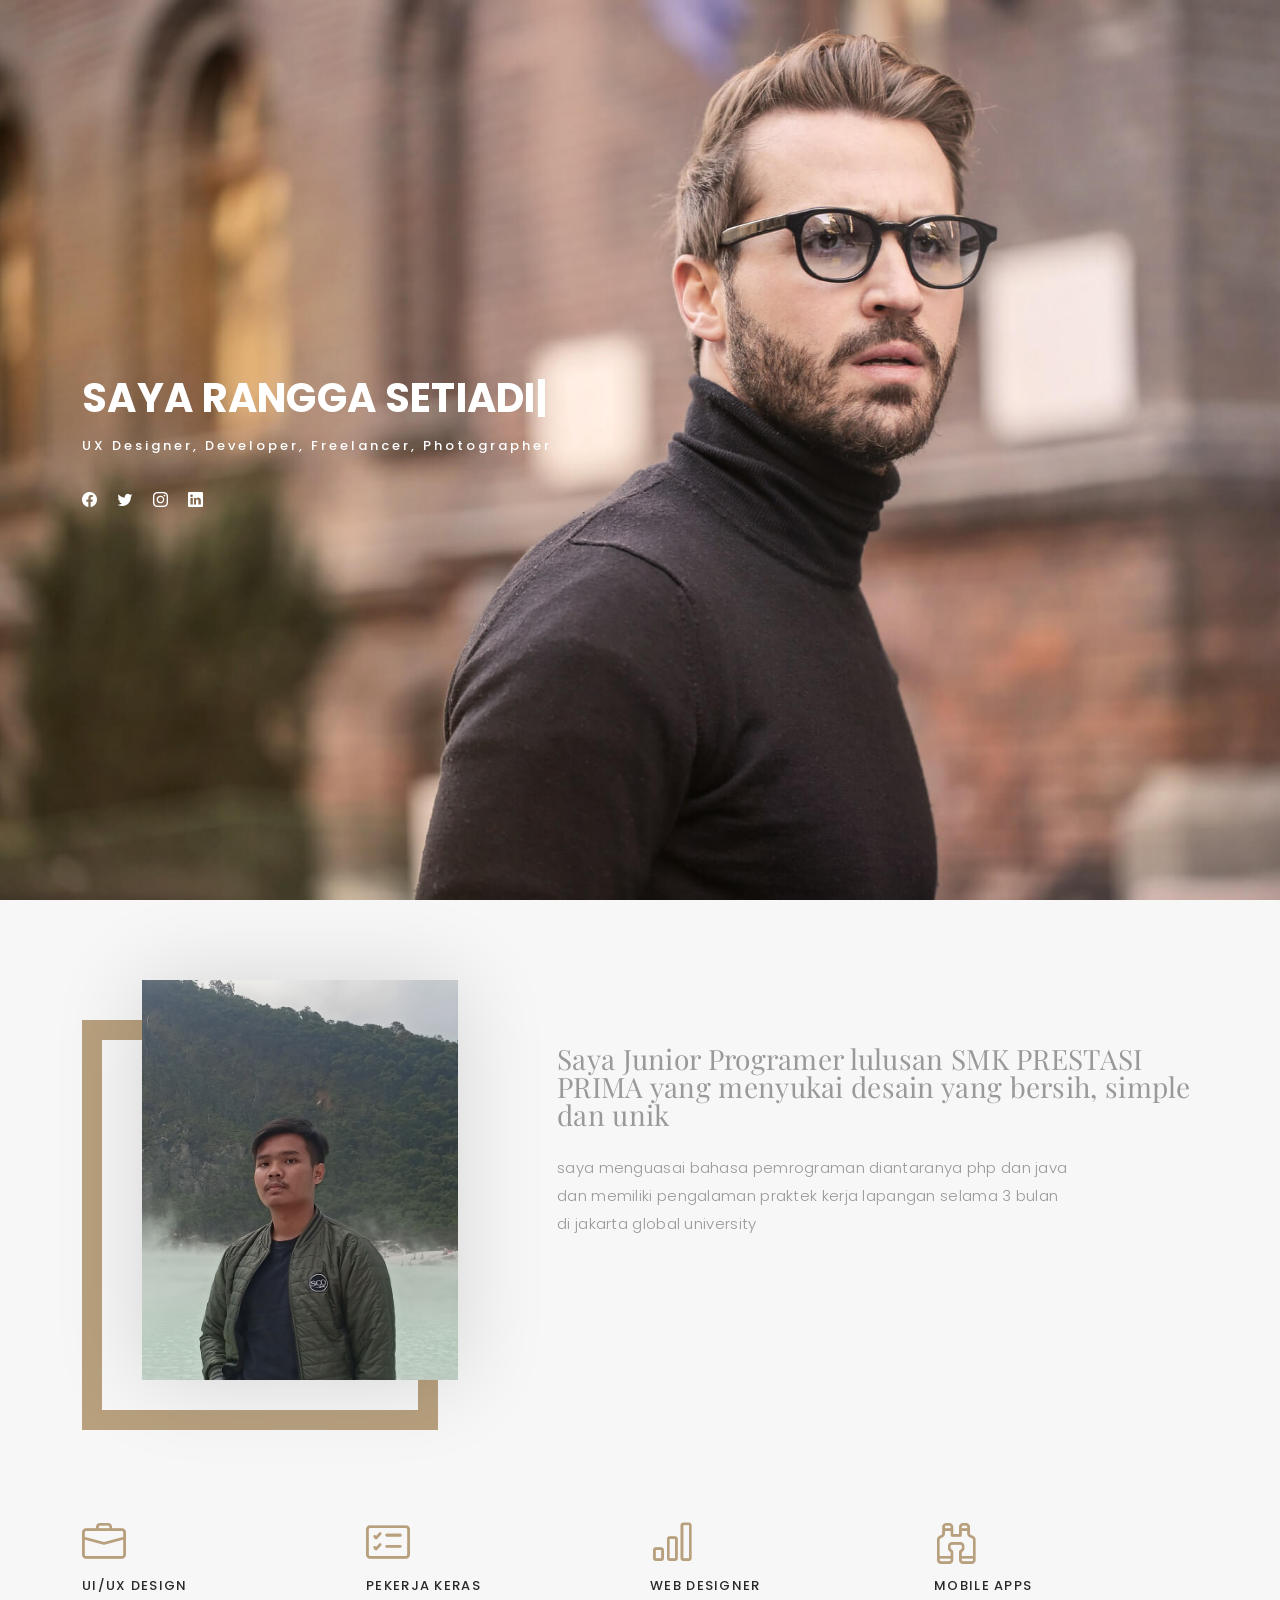
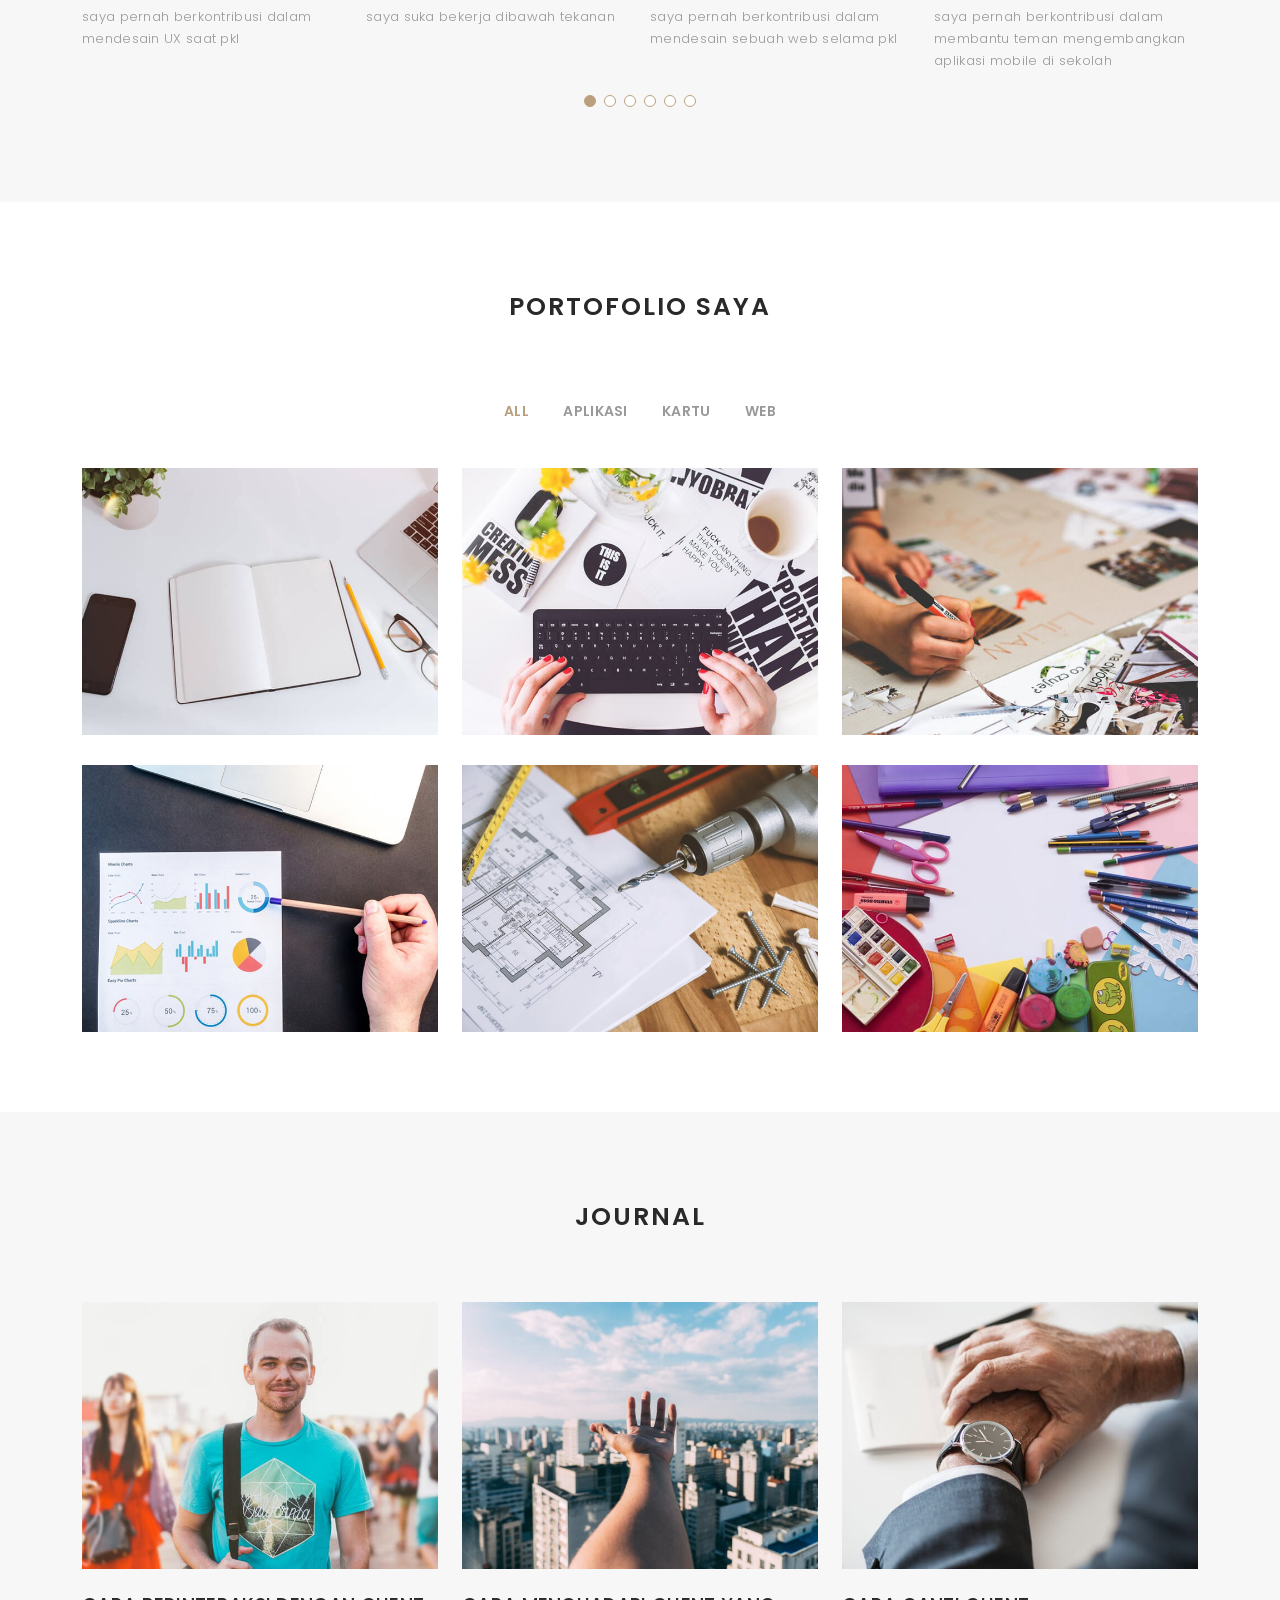
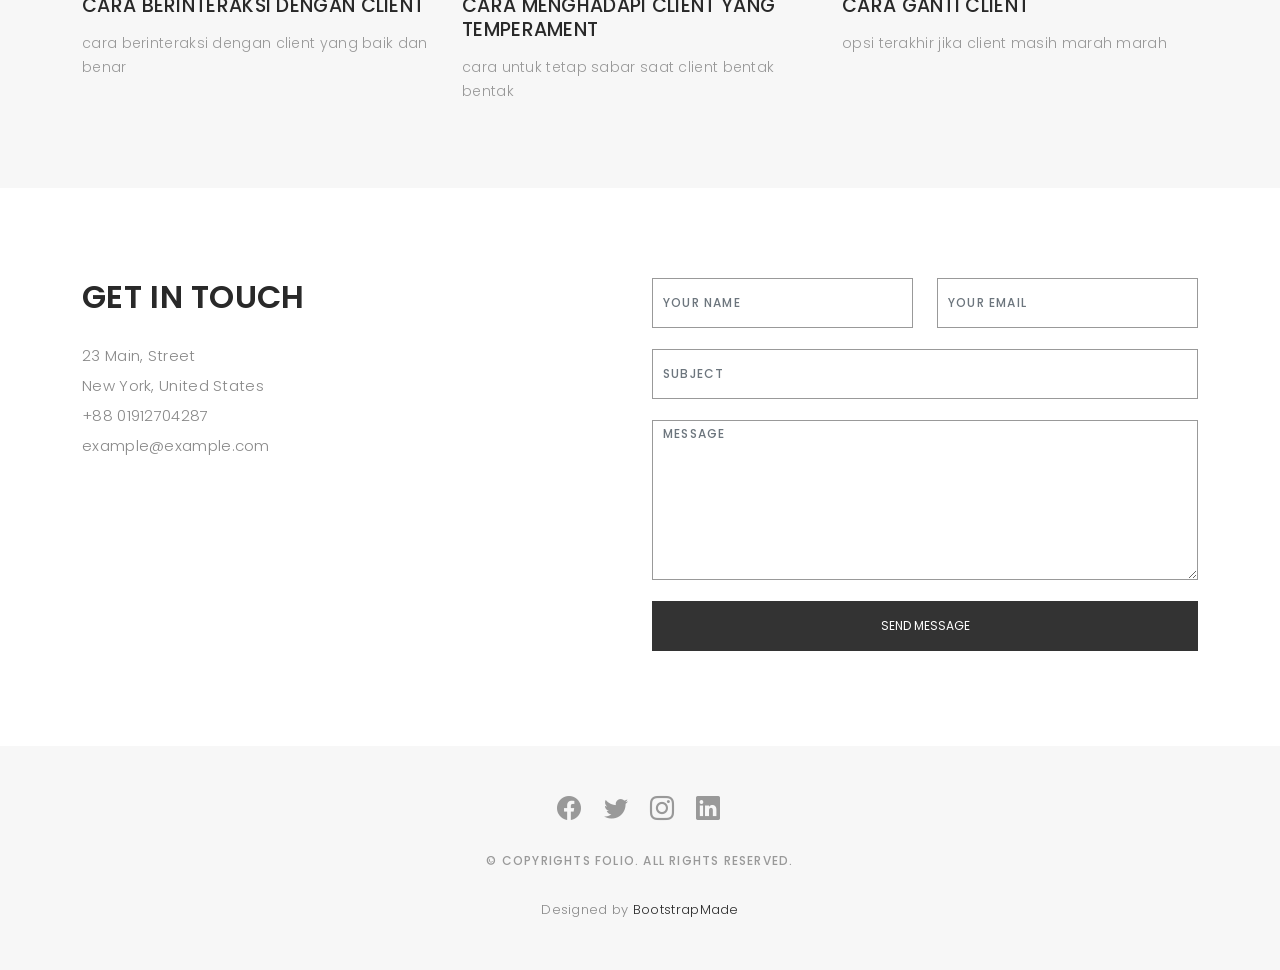
==== index.html @ 65b29219 "template" ====
<!DOCTYPE html>
<html lang="en">

<head>
  <meta charset="utf-8">
  <meta content="width=device-width, initial-scale=1.0" name="viewport">

  <title>PortoFolio</title>
  <meta content="" name="description">
  <meta content="" name="keywords">

  <!-- Favicons -->
  <link href="assets/img/favicon.png" rel="icon">
  <link href="assets/img/apple-touch-icon.png" rel="apple-touch-icon">

  <!-- Google Fonts -->
  <link href="https://fonts.googleapis.com/css?family=Poppins:300,300i,400,400i,500,500i,600,600i,700,700i|Playfair+Display:400,400i,500,500i,600,600i,700,700i,900,900i" rel="stylesheet">

  <!-- Vendor CSS Files -->
  <link href="assets/vendor/bootstrap/css/bootstrap.min.css" rel="stylesheet">
  <link href="assets/vendor/bootstrap-icons/bootstrap-icons.css" rel="stylesheet">
  <link href="assets/vendor/boxicons/css/boxicons.min.css" rel="stylesheet">
  <link href="assets/vendor/glightbox/css/glightbox.min.css" rel="stylesheet">
  <link href="assets/vendor/swiper/swiper-bundle.min.css" rel="stylesheet">

  <!-- Template Main CSS File -->
  <link href="assets/css/style.css" rel="stylesheet">

  <!-- =======================================================
  * Template Name: Folio - v4.9.1
  * Template URL: https://bootstrapmade.com/folio-bootstrap-portfolio-template/
  * Author: BootstrapMade.com
  * License: https://bootstrapmade.com/license/
  ======================================================== -->
</head>

<body>

  <!-- ======= Header ======= -->
  <header id="header" class="fixed-top ">
    <div class="container d-flex align-items-center justify-content-between">

      <a href="index.html" class="logo"><img src="assets/img/logo.png" alt="" class="img-fluid"></a>
      <!-- Uncomment below if you prefer to use an text logo -->
      <!-- <h1 class="logo"><a href="index.html">Folio</a></h1> -->

      <nav id="navbar" class="navbar">
        <ul>
          <li><a class="nav-link scrollto active" href="#hero">Home</a></li>
          <li><a class="nav-link scrollto" href="#about">About</a></li>
          <li><a class="nav-link  scrollto" href="#portfolio">Portfolio</a></li>
          <li><a class="nav-link  scrollto" href="#journal">Blog</a></li>
          <li class="dropdown"><a href="#"><span>Drop Down</span> <i class="bi bi-chevron-down"></i></a>
            <ul>
              <li><a href="#">Drop Down 1</a></li>
              <li class="dropdown"><a href="#"><span>Deep Drop Down</span> <i class="bi bi-chevron-right"></i></a>
                <ul>
                  <li><a href="#">Deep Drop Down 1</a></li>
                  <li><a href="#">Deep Drop Down 2</a></li>
                  <li><a href="#">Deep Drop Down 3</a></li>
                  <li><a href="#">Deep Drop Down 4</a></li>
                  <li><a href="#">Deep Drop Down 5</a></li>
                </ul>
              </li>
              <li><a href="#">Drop Down 2</a></li>
              <li><a href="#">Drop Down 3</a></li>
              <li><a href="#">Drop Down 4</a></li>
            </ul>
          </li>
          <li><a class="nav-link scrollto" href="#contact">Contact</a></li>
        </ul>
        <i class="bi bi-list mobile-nav-toggle"></i>
      </nav><!-- .navbar -->

    </div>
  </header><!-- End Header -->

  <!-- ======= Hero Section ======= -->
  <div id="hero" class="home">

    <div class="container">
      <div class="hero-content">
        <h1>saya <span class="typed" data-typed-items="Rangga Setiadi, pelajar, UX designer, junior programer, photographer"></span></h1>
        <p>UX designer, Developer, Freelancer, Photographer</p>

        <ul class="list-unstyled list-social">
          <li><a href="#"><i class="bi bi-facebook"></i></a></li>
          <li><a href="#"><i class="bi bi-twitter"></i></a></li>
          <li><a href="#"><i class="bi bi-instagram"></i></a></li>
          <li><a href="#"><i class="bi bi-linkedin"></i></a></li>
        </ul>
      </div>
    </div>
  </div><!-- End Hero -->

  <main id="main">

    <!-- ======= About Section ======= -->
    <div id="about" class="paddsection">
      <div class="container">
        <div class="row justify-content-between">

          <div class="col-lg-4 ">
            <div class="div-img-bg">
              <div class="about-img">
                <img src="assets/img/me1.jpeg" class="img-responsive" alt="me1">
              </div>
            </div>
          </div>

          <div class="col-lg-7">
            <div class="about-descr">

              <p class="p-heading">Saya Junior Programer lulusan SMK PRESTASI PRIMA yang menyukai desain yang bersih, simple dan unik </p>
              <p class="separator">saya menguasai bahasa pemrograman diantaranya php dan java dan memiliki pengalaman praktek kerja lapangan selama 3 bulan di jakarta global university</p>

            </div>

          </div>
        </div>
      </div>
    </div><!-- End About Section -->

    <!-- ======= Services Section ======= -->
    <div id="services">
      <div class="container">

        <div class="services-slider swiper" data-aos="fade-up" data-aos-delay="100">
          <div class="swiper-wrapper">

            <div class="swiper-slide">
              <div class="services-block">
                <i class="bi bi-briefcase"></i>
                <span>UI/UX DESIGN</span>
                <p class="separator">saya pernah berkontribusi dalam mendesain UX saat pkl </p>
              </div>
            </div><!-- End testimonial item -->

            <div class="swiper-slide">
              <div class="services-block">
                <i class="bi bi-card-checklist"></i>
                <span>PEKERJA KERAS</span>
                <p class="separator">saya suka bekerja dibawah tekanan </p>
              </div>
            </div><!-- End testimonial item -->

            <div class="swiper-slide">
              <div class="services-block">
                <i class="bi bi-bar-chart"></i>
                <span>WEB DESIGNER</span>
                <p class="separator">saya pernah berkontribusi dalam mendesain sebuah web selama pkl </p>
              </div>
            </div><!-- End testimonial item -->

            <div class="swiper-slide">
              <div class="services-block">
                <i class="bi bi-binoculars"></i>
                <span>MOBILE APPS</span>
                <p class="separator">saya pernah berkontribusi dalam membantu teman mengembangkan aplikasi mobile di sekolah</p>
              </div>
            </div><!-- End testimonial item -->

            <div class="swiper-slide">
              <div class="services-block">
                <i class="bi bi-brightness-high"></i>
                <span>Analytics</span>
                <p class="separator">To an English person, it will seem like simplified English,told me what </p>
              </div>
            </div><!-- End testimonial item -->

            <div class="swiper-slide">
              <div class="services-block">
                <i class="bi bi-calendar4-week"></i>
                <span>PHOTOGRAPHY</span>
                <p class="separator">saya suka foto foto random di jalan</p>
              </div>
            </div><!-- End testimonial item -->

          </div>
          <div class="swiper-pagination"></div>
        </div>

      </div>

    </div><!-- End Services Section -->

    <!-- ======= Portfolio Section ======= -->
    <div id="portfolio" class="paddsection">

      <div class="container">
        <div class="section-title text-center">
          <h2>portofolio saya</h2>
        </div>
      </div>

      <div class="container">

        <div class="row">
          <div class="col-lg-12 d-flex justify-content-center">
            <ul id="portfolio-flters">
              <li data-filter="*" class="filter-active">All</li>
              <li data-filter=".filter-app">Aplikasi</li>
              <li data-filter=".filter-card">kartu</li>
              <li data-filter=".filter-web">Web</li>
            </ul>
          </div>
        </div>

        <div class="row portfolio-container">

          <div class="col-lg-4 col-md-6 portfolio-item filter-app">
            <img src="assets/img/portfolio/portfolio-1.jpg" class="img-fluid" alt="">
            <div class="portfolio-info">
              <h4>App 1</h4>
              <p>App</p>
              <a href="assets/img/portfolio/portfolio-1.jpg" data-gallery="portfolioGallery" class="portfolio-lightbox preview-link" title="App 1"><i class="bx bx-plus"></i></a>
              <a href="portfolio-details.html" class="details-link" title="More Details"><i class="bx bx-link"></i></a>
            </div>
          </div>

          <div class="col-lg-4 col-md-6 portfolio-item filter-web">
            <img src="assets/img/portfolio/portfolio-2.jpg" class="img-fluid" alt="">
            <div class="portfolio-info">
              <h4>Web 3</h4>
              <p>Web</p>
              <a href="assets/img/portfolio/portfolio-2.jpg" data-gallery="portfolioGallery" class="portfolio-lightbox preview-link" title="Web 3"><i class="bx bx-plus"></i></a>
              <a href="portfolio-details.html" class="details-link" title="More Details"><i class="bx bx-link"></i></a>
            </div>
          </div>

          <div class="col-lg-4 col-md-6 portfolio-item filter-app">
            <img src="assets/img/portfolio/portfolio-3.jpg" class="img-fluid" alt="">
            <div class="portfolio-info">
              <h4>App 2</h4>
              <p>App</p>
              <a href="assets/img/portfolio/portfolio-3.jpg" data-gallery="portfolioGallery" class="portfolio-lightbox preview-link" title="App 2"><i class="bx bx-plus"></i></a>
              <a href="portfolio-details.html" class="details-link" title="More Details"><i class="bx bx-link"></i></a>
            </div>
          </div>

          <div class="col-lg-4 col-md-6 portfolio-item filter-card">
            <img src="assets/img/portfolio/portfolio-4.jpg" class="img-fluid" alt="">
            <div class="portfolio-info">
              <h4>Card 2</h4>
              <p>Card</p>
              <a href="assets/img/portfolio/portfolio-4.jpg" data-gallery="portfolioGallery" class="portfolio-lightbox preview-link" title="Card 2"><i class="bx bx-plus"></i></a>
              <a href="portfolio-details.html" class="details-link" title="More Details"><i class="bx bx-link"></i></a>
            </div>
          </div>

          <div class="col-lg-4 col-md-6 portfolio-item filter-web">
            <img src="assets/img/portfolio/portfolio-5.jpg" class="img-fluid" alt="">
            <div class="portfolio-info">
              <h4>Web 2</h4>
              <p>Web</p>
              <a href="assets/img/portfolio/portfolio-5.jpg" data-gallery="portfolioGallery" class="portfolio-lightbox preview-link" title="Web 2"><i class="bx bx-plus"></i></a>
              <a href="portfolio-details.html" class="details-link" title="More Details"><i class="bx bx-link"></i></a>
            </div>
          </div>

          <div class="col-lg-4 col-md-6 portfolio-item filter-app">
            <img src="assets/img/portfolio/portfolio-6.jpg" class="img-fluid" alt="">
            <div class="portfolio-info">
              <h4>App 3</h4>
              <p>App</p>
              <a href="assets/img/portfolio/portfolio-6.jpg" data-gallery="portfolioGallery" class="portfolio-lightbox preview-link" title="App 3"><i class="bx bx-plus"></i></a>
              <a href="portfolio-details.html" class="details-link" title="More Details"><i class="bx bx-link"></i></a>
            </div>
          </div>

        </div>

      </div>

    </div><!-- End Portfolio Section -->

    <!-- ======= Journal Section ======= -->
    <div id="journal" class="text-left paddsection">

      <div class="container">
        <div class="section-title text-center">
          <h2>journal</h2>
        </div>
      </div>

      <div class="container">
        <div class="journal-block">
          <div class="row">

            <div class="col-lg-4 col-md-6">
              <div class="journal-info">

                <a href="blog-single.html"><img src="assets/img/blog-post-1.jpg" class="img-responsive" alt="img"></a>

                <div class="journal-txt">

                  <h4><a href="blog-single.html">CARA BERINTERAKSI DENGAN CLIENT</a></h4>
                  <p class="separator">cara berinteraksi dengan client yang baik dan benar
                  </p>

                </div>

              </div>
            </div>

            <div class="col-lg-4 col-md-6">
              <div class="journal-info">

                <a href="blog-single.html"><img src="assets/img/blog-post-2.jpg" class="img-responsive" alt="img"></a>

                <div class="journal-txt">

                  <h4><a href="blog-single.html">CARA MENGHADAPI CLIENT YANG TEMPERAMENT</a></h4>
                  <p class="separator"> cara untuk tetap sabar saat client bentak bentak
                  </p>

                </div>

              </div>
            </div>

            <div class="col-lg-4 col-md-6">
              <div class="journal-info">

                <a href="blog-single.html"><img src="assets/img/blog-post-3.jpg" class="img-responsive" alt="img"></a>

                <div class="journal-txt">

                  <h4><a href="blog-single.html">CARA GANTI CLIENT</a></h4>
                  <p class="separator">opsi terakhir jika client masih marah marah
                  </p>

                </div>

              </div>
            </div>

          </div>
        </div>
      </div>

    </div><!-- End Journal Section -->

    <!-- ======= Contact Section ======= -->
    <div id="contact" class="paddsection">
      <div class="container">
        <div class="contact-block1">
          <div class="row">

            <div class="col-lg-6">
              <div class="contact-contact">

                <h2 class="mb-30">GET IN TOUCH</h2>

                <ul class="contact-details">
                  <li><span>23 Main, Street</span></li>
                  <li><span>New York, United States</span></li>
                  <li><span>+88 01912704287</span></li>
                  <li><span>example@example.com</span></li>
                </ul>

              </div>
            </div>

            <div class="col-lg-6">
              <form action="forms/contact.php" method="post" role="form" class="php-email-form">
                <div class="row gy-3">

                  <div class="col-lg-6">
                    <div class="form-group contact-block1">
                      <input type="text" name="name" class="form-control" id="name" placeholder="Your Name" required>
                    </div>
                  </div>

                  <div class="col-lg-6">
                    <div class="form-group">
                      <input type="email" class="form-control" name="email" id="email" placeholder="Your Email" required>
                    </div>
                  </div>

                  <div class="col-lg-12">
                    <div class="form-group">
                      <input type="text" class="form-control" name="subject" id="subject" placeholder="Subject" required>
                    </div>
                  </div>

                  <div class="col-lg-12">
                    <div class="form-group">
                      <textarea class="form-control" name="message" placeholder="Message" required></textarea>
                    </div>
                  </div>

                  <div class="col-lg-12">
                    <div class="loading">Loading</div>
                    <div class="error-message"></div>
                    <div class="sent-message">Your message has been sent. Thank you!</div>
                  </div>

                  <div class="mt-0">
                    <input type="submit" class="btn btn-defeault btn-send" value="Send message">
                  </div>

                </div>
              </form>
            </div>
          </div>
        </div>
      </div>
    </div><!-- End Contact Section -->

  </main><!-- End #main -->

  <!-- ======= Footer ======= -->
  <div id="footer" class="text-center">
    <div class="container">
      <div class="socials-media text-center">

        <ul class="list-unstyled">
          <li><a href="#"><i class="bi bi-facebook"></i></a></li>
          <li><a href="#"><i class="bi bi-twitter"></i></a></li>
          <li><a href="#"><i class="bi bi-instagram"></i></a></li>
          <li><a href="#"><i class="bi bi-linkedin"></i></a></li>
        </ul>

      </div>

      <p>&copy; Copyrights Folio. All rights reserved.</p>

      <div class="credits">
        <!--
        All the links in the footer should remain intact.
        You can delete the links only if you purchased the pro version.
        Licensing information: https://bootstrapmade.com/license/
        Purchase the pro version with working PHP/AJAX contact form: https://bootstrapmade.com/buy/?theme=Folio
      -->
        Designed by <a href="https://bootstrapmade.com/">BootstrapMade</a>
      </div>

    </div>
  </div><!-- End Footer -->

  <a href="#" class="back-to-top d-flex align-items-center justify-content-center"><i class="bi bi-arrow-up-short"></i></a>

  <!-- Vendor JS Files -->
  <script src="assets/vendor/bootstrap/js/bootstrap.bundle.min.js"></script>
  <script src="assets/vendor/glightbox/js/glightbox.min.js"></script>
  <script src="assets/vendor/isotope-layout/isotope.pkgd.min.js"></script>
  <script src="assets/vendor/swiper/swiper-bundle.min.js"></script>
  <script src="assets/vendor/typed.js/typed.min.js"></script>
  <script src="assets/vendor/php-email-form/validate.js"></script>

  <!-- Template Main JS File -->
  <script src="assets/js/main.js"></script>

</body>

</html>
---- assets/css/style.css ----
/**
* Template Name: Folio - v4.9.1
* Template URL: https://bootstrapmade.com/folio-bootstrap-portfolio-template/
* Author: BootstrapMade.com
* License: https://bootstrapmade.com/license/
*/

/*--------------------------------------------------------------
# General
--------------------------------------------------------------*/
body {
  background: #ffffff;
  color: #898989;
  font-family: "Poppins", helvetica;
  font-size: 15px;
  font-weight: 300;
  line-height: 20px;
  letter-spacing: 0.02em;
  overflow-x: hidden;
  margin: 0 auto;
  padding: 0;
  box-sizing: border-box;
}

h1,
h2,
h3,
h4,
h5,
h6 {
  margin: 0;
}

h2 {
  color: #292929;
  font-weight: 600;
}

h4 {
  color: #292929;
  font-size: 14px;
  font-weight: 600;
}

a {
  color: #292929;
  text-decoration: none !important;
  transition: all 0.5s ease-in-out 0s;
}

a:hover {
  transition: all 0.5s ease-in-out 0s;
}

p {
  margin: 25px 0;
  padding: 0;
  font-size: 15px;
  color: #999999;
  line-height: 28px;
}

::-moz-selection {
  background: #b8a07e;
  color: #fff;
}

::selection {
  background: #b8a07e;
  color: #fff;
}

.btn {
  background: #333;
  border: medium none;
  border-radius: 0;
  color: #fff;
  font-size: 12px;
  height: 50px;
  line-height: 50px;
  padding: 0 30px;
  text-transform: uppercase;
}

.btn:hover,
.btn:focus {
  color: #fff;
}

.padDiv {
  padding: 30px 20px;
}

.section-title {
  margin-bottom: 70px;
}

.section-title h2 {
  font-size: 25px;
  letter-spacing: 2px;
  text-transform: uppercase;
}

.form-control {
  background-color: transparent;
  border: 1px solid #999;
  border-radius: 0;
  color: #999999;
  font-size: 12px;
  font-weight: 500;
  height: 50px;
  letter-spacing: 0.1em;
  padding-left: 10px;
  margin: 0 0 25px 0;
  line-height: 14px;
  text-transform: uppercase;
}

.form-control:focus {
  box-shadow: none;
  outline: 0 none;
}

.paddsection {
  padding-top: 90px;
  padding-bottom: 90px;
}

.paddsections {
  padding-top: 90px;
  padding-bottom: 90px !important;
}

.hvr-shutter-in-horizontal::before {
  background: #333;
}

.hvr-shutter-in-horizontal:hover {
  background: #b8a07e;
}

.mb-30 {
  margin-bottom: 30px;
}

.main-content {
  padding-top: 140px;
}

/*--------------------------------------------------------------
# Back to top button
--------------------------------------------------------------*/
.back-to-top {
  position: fixed;
  visibility: hidden;
  opacity: 0;
  right: 15px;
  bottom: 15px;
  z-index: 996;
  background: #b8a07e;
  width: 40px;
  height: 40px;
  border-radius: 4px;
  transition: all 0.4s;
}

.back-to-top i {
  font-size: 28px;
  color: #fff;
  line-height: 0;
}

.back-to-top:hover {
  background: #c6b398;
  color: #fff;
}

.back-to-top.active {
  visibility: visible;
  opacity: 1;
}

/*--------------------------------------------------------------
# Header
--------------------------------------------------------------*/
#header {
  transition: all 0.5s;
  z-index: 997;
  padding: 15px 0;
  background-color: #fff;
  top: -100%;
  box-shadow: 0px 2px 25px rgba(0, 0, 0, 0.08);
}

#header.header-scrolled,
#header.header-inner-pages {
  top: 0;
}

#header .logo {
  font-size: 30px;
  margin: 0;
  padding: 0;
  line-height: 1;
  font-weight: 600;
  letter-spacing: 1px;
  font-family: "Playfair Display", sans-serif;
  font-style: italic;
}

#header .logo a {
  color: #898989;
}

#header .logo img {
  max-height: 40px;
}

@media (max-width: 992px) {
  #header {
    border: 0;
  }
}

/*--------------------------------------------------------------
# Navigation Menu
--------------------------------------------------------------*/
/**
* Desktop Navigation 
*/
.navbar {
  padding: 0;
}

.navbar ul {
  margin: 0;
  padding: 0;
  display: flex;
  list-style: none;
  align-items: center;
}

.navbar li {
  position: relative;
}

.navbar a,
.navbar a:focus {
  display: flex;
  align-items: center;
  justify-content: space-between;
  padding: 10px 0 10px 30px;
  font-family: "Poppins", sans-serif;
  font-size: 14px;
  font-weight: 500;
  color: #7e7d7d;
  white-space: nowrap;
  transition: 0.3s;
}

.navbar a i,
.navbar a:focus i {
  font-size: 12px;
  line-height: 0;
  margin-left: 5px;
}

.navbar a:hover,
.navbar .active,
.navbar .active:focus,
.navbar li:hover>a {
  color: #b8a07e;
}

.navbar .dropdown ul {
  display: block;
  position: absolute;
  left: 30px;
  top: calc(100% + 30px);
  margin: 0;
  padding: 10px 0;
  z-index: 99;
  opacity: 0;
  visibility: hidden;
  background: #fff;
  box-shadow: 0px 0px 30px rgba(127, 137, 161, 0.25);
  transition: 0.3s;
}

.navbar .dropdown ul li {
  min-width: 200px;
}

.navbar .dropdown ul a {
  padding: 10px 20px;
  font-weight: 400;
}

.navbar .dropdown ul a i {
  font-size: 12px;
}

.navbar .dropdown ul a:hover,
.navbar .dropdown ul .active:hover,
.navbar .dropdown ul li:hover>a {
  color: #b8a07e;
}

.navbar .dropdown:hover>ul {
  opacity: 1;
  top: 100%;
  visibility: visible;
}

.navbar .dropdown .dropdown ul {
  top: 0;
  left: calc(100% - 30px);
  visibility: hidden;
}

.navbar .dropdown .dropdown:hover>ul {
  opacity: 1;
  top: 0;
  left: 100%;
  visibility: visible;
}

@media (max-width: 1366px) {
  .navbar .dropdown .dropdown ul {
    left: -90%;
  }

  .navbar .dropdown .dropdown:hover>ul {
    left: -100%;
  }
}

/**
* Mobile Navigation 
*/
.mobile-nav-toggle {
  color: #4b4a4a;
  font-size: 28px;
  cursor: pointer;
  display: none;
  line-height: 0;
  transition: 0.5s;
}

.mobile-nav-toggle.bi-x {
  color: #fff;
}

@media (max-width: 991px) {
  .mobile-nav-toggle {
    display: block;
  }

  .navbar ul {
    display: none;
  }
}

.navbar-mobile {
  position: fixed;
  overflow: hidden;
  top: 0;
  right: 0;
  left: 0;
  bottom: 0;
  background: rgba(49, 49, 49, 0.9);
  transition: 0.3s;
}

.navbar-mobile .mobile-nav-toggle {
  position: absolute;
  top: 15px;
  right: 15px;
}

.navbar-mobile ul {
  display: block;
  position: absolute;
  top: 55px;
  right: 15px;
  bottom: 15px;
  left: 15px;
  padding: 10px 0;
  border-radius: 10px;
  background-color: #fff;
  overflow-y: auto;
  transition: 0.3s;
}

.navbar-mobile a,
.navbar-mobile a:focus {
  padding: 10px 20px;
  font-size: 15px;
  color: #4b4a4a;
}

.navbar-mobile a:hover,
.navbar-mobile .active,
.navbar-mobile li:hover>a {
  color: #b8a07e;
}

.navbar-mobile .getstarted,
.navbar-mobile .getstarted:focus {
  margin: 15px;
}

.navbar-mobile .dropdown ul {
  position: static;
  display: none;
  margin: 10px 20px;
  padding: 10px 0;
  z-index: 99;
  opacity: 1;
  visibility: visible;
  background: #fff;
  box-shadow: 0px 0px 30px rgba(127, 137, 161, 0.25);
}

.navbar-mobile .dropdown ul li {
  min-width: 200px;
}

.navbar-mobile .dropdown ul a {
  padding: 10px 20px;
}

.navbar-mobile .dropdown ul a i {
  font-size: 12px;
}

.navbar-mobile .dropdown ul a:hover,
.navbar-mobile .dropdown ul .active:hover,
.navbar-mobile .dropdown ul li:hover>a {
  color: #b8a07e;
}

.navbar-mobile .dropdown>.dropdown-active {
  display: block;
}

/*--------------------------------------------------------------
# Hero
--------------------------------------------------------------*/
#hero {
  background: url("../img/home-bg.jpg") repeat scroll center center/cover;
  height: 100vh;
  width: 100%;
}

#hero .hero-content {
  height: 100vh;
  text-align: left;
  width: 100%;
  display: flex;
  justify-content: center;
  flex-direction: column;
}

.hero-content h1 {
  font-size: 40px;
  font-weight: 700;
  margin-bottom: 10px;
  text-transform: uppercase;
  color: #fff;
}

.hero-content p {
  font-size: 13px;
  letter-spacing: 3px;
  margin-top: 0;
  margin-bottom: 30px;
  text-transform: capitalize;
  color: #fff;
  font-weight: 500;
}

.hero-content .list-social li {
  float: left;
  margin-right: 20px;
}

.hero-content .list-social li i {
  color: #fff;
  font-size: 15px;
}

/*--------------------------------------------------------------
# Breadcrumbs
--------------------------------------------------------------*/
.breadcrumbs {
  padding: 120px 0 0 0;
  background-color: white;
  min-height: 40px;
}

@media (max-width: 992px) {
  .breadcrumbs {
    padding-top: 100px;
  }
}

.breadcrumbs h2 {
  font-size: 24px;
  font-weight: 300;
  margin: 0;
}

@media (max-width: 992px) {
  .breadcrumbs h2 {
    margin: 0 0 10px 0;
  }
}

.breadcrumbs ol {
  display: flex;
  flex-wrap: wrap;
  list-style: none;
  padding: 0;
  margin: 0;
  font-size: 14px;
}

.breadcrumbs ol li+li {
  padding-left: 10px;
}

.breadcrumbs ol li+li::before {
  display: inline-block;
  padding-right: 10px;
  color: #6c757d;
  content: "/";
}

@media (max-width: 768px) {
  .breadcrumbs .d-flex {
    display: block !important;
  }

  .breadcrumbs ol {
    display: block;
  }

  .breadcrumbs ol li {
    display: inline-block;
  }
}

/*-----------------------------------------------------------------------------------*/
/*  About
/*-----------------------------------------------------------------------------------*/
#about {
  width: 100%;
  height: auto;
  background: #f7f7f7;
  padding-top: 120px;
}

#about .div-img-bg {
  padding-bottom: 30px;
  border: 20px solid #b8a07e;
}

#about .div-img-bg .about-img img {
  width: 100%;
  box-shadow: 0px 0px 85px 0px rgba(0, 0, 0, 0.14);
  margin-top: -60px;
  margin-left: 40px;
  height: 400px;
  -o-object-fit: cover;
  object-fit: cover;
}

#about .about-descr .p-heading {
  font-family: "Playfair Display", serif;
  font-size: 28px;
  text-align: left;
}

#about .about-descr .separator {
  max-width: 80%;
  margin-bottom: 0;
  text-align: left;
}

/*--------------------------------------------------------------
# Services
--------------------------------------------------------------*/
#services {
  background: #f7f7f7;
  position: relative;
  padding-bottom: 80px;
}

.services-block span {
  margin: 10px 0;
  position: relative;
  font-size: 13px;
  color: #292929;
  letter-spacing: 0.1em;
  font-weight: 500;
  text-transform: uppercase;
  display: block;
}

.services-block .separator {
  margin: 0;
  font-size: 13px;
  line-height: 22px;
}

.services-block i {
  font-size: 44px;
  color: #b8a07e;
  line-height: 44px;
}

.services-slider .swiper-pagination {
  margin-top: 30px;
  position: relative;
}

.services-slider .swiper-pagination .swiper-pagination-bullet {
  width: 12px;
  height: 12px;
  background-color: #fff;
  opacity: 1;
  border: 1px solid #b8a07e;
}

.services-slider .swiper-pagination .swiper-pagination-bullet-active {
  background-color: #b8a07e;
}

/*--------------------------------------------------------------
# Portfolio
--------------------------------------------------------------*/
#portfolio {
  position: relative;
  padding-bottom: 50px;
}

#portfolio #portfolio-flters {
  padding: 0;
  margin: 0 auto 35px auto;
  list-style: none;
  text-align: center;
  border-radius: 50px;
  padding: 2px 15px;
}

#portfolio #portfolio-flters li {
  cursor: pointer;
  display: inline-block;
  padding: 10px 15px 8px 15px;
  font-size: 14px;
  font-weight: 600;
  line-height: 1;
  text-transform: uppercase;
  color: #999999;
  margin-bottom: 5px;
  transition: all 0.3s ease-in-out;
}

#portfolio #portfolio-flters li:hover,
#portfolio #portfolio-flters li.filter-active {
  color: #b8a07e;
}

#portfolio #portfolio-flters li:last-child {
  margin-right: 0;
}

#portfolio .portfolio-item {
  margin-bottom: 30px;
}

#portfolio .portfolio-item .portfolio-info {
  opacity: 0;
  position: absolute;
  left: 30px;
  right: 30px;
  bottom: 0;
  z-index: 3;
  transition: all ease-in-out 0.3s;
  background: rgba(255, 255, 255, 0.9);
  padding: 15px;
}

#portfolio .portfolio-item .portfolio-info h4 {
  font-size: 18px;
  color: #666;
  font-weight: 600;
  margin-bottom: 10px;
}

#portfolio .portfolio-item .portfolio-info p {
  color: #999;
  font-size: 14px;
  margin: 0;
  padding: 0;
}

#portfolio .portfolio-item .portfolio-info .preview-link,
#portfolio .portfolio-item .portfolio-info .details-link {
  position: absolute;
  right: 40px;
  font-size: 24px;
  top: calc(50% - 18px);
  color: #b8a07e;
}

#portfolio .portfolio-item .portfolio-info .preview-link:hover,
#portfolio .portfolio-item .portfolio-info .details-link:hover {
  color: #cab89f;
}

#portfolio .portfolio-item .portfolio-info .details-link {
  right: 10px;
}

#portfolio .portfolio-item:hover .portfolio-info {
  opacity: 1;
  bottom: 20px;
}

/*--------------------------------------------------------------
# Portfolio Details
--------------------------------------------------------------*/
.portfolio-details {
  padding-top: 40px;
}

.portfolio-details .portfolio-details-slider img {
  width: 100%;
}

.portfolio-details .portfolio-details-slider .swiper-pagination {
  margin-top: 20px;
  position: relative;
}

.portfolio-details .portfolio-details-slider .swiper-pagination .swiper-pagination-bullet {
  width: 12px;
  height: 12px;
  background-color: #fff;
  opacity: 1;
  border: 1px solid #b8a07e;
}

.portfolio-details .portfolio-details-slider .swiper-pagination .swiper-pagination-bullet-active {
  background-color: #b8a07e;
}

.portfolio-details .portfolio-info {
  padding: 30px;
  box-shadow: 0px 0 30px rgba(75, 74, 74, 0.08);
}

.portfolio-details .portfolio-info h3 {
  font-size: 22px;
  font-weight: 700;
  margin-bottom: 20px;
  padding-bottom: 20px;
  border-bottom: 1px solid #eee;
}

.portfolio-details .portfolio-info ul {
  list-style: none;
  padding: 0;
  font-size: 15px;
}

.portfolio-details .portfolio-info ul li+li {
  margin-top: 10px;
}

.portfolio-details .portfolio-description {
  padding-top: 30px;
}

.portfolio-details .portfolio-description h2 {
  font-size: 26px;
  font-weight: 700;
  margin-bottom: 20px;
}

.portfolio-details .portfolio-description p {
  padding: 0;
}

/*--------------------------------------------------------------
# Journal
--------------------------------------------------------------*/
#journal,
#journal-blog {
  height: auto;
  width: 100%;
  background: #f7f7f7;
  padding-bottom: 60px;
  position: relative;
}

#journal-blog {
  background: #fff;
  padding-bottom: 30px;
}

#journal .journal-block {
  display: inline-block;
  height: auto;
  width: 100%;
}

#journal .journal-block .journal-info {
  position: relative;
}

.journal-block .journal-info img {
  max-width: 100%;
}

.journal-block .journal-info .journal-txt {
  padding: 25px 0px;
  position: relative;
}

.journal-block .journal-info .journal-txt h4 a {
  display: block;
  font-size: 19px;
  line-height: 24px;
  margin: 0 0 13px 0;
  font-weight: 500;
  color: #292929;
  transition: all 0.5s ease-in-out 0s;
}

.journal-block .journal-info .journal-txt h4 a:hover {
  color: #b8a07e;
  transition: all 0.5s ease-in-out 0s;
}

.journal-block .journal-info .journal-txt p {
  margin: 0;
  font-size: 14px;
  line-height: 24px;
}

/*--------------------------------------------------------------
# Journal
--------------------------------------------------------------*/
#contact {
  height: auto;
  width: 100%;
}

.contact-details {
  list-style: none;
  margin: 0;
  padding: 0;
}

.contact-details li {
  padding-bottom: 10px;
}

#contact input,
#contact textarea {
  width: 100%;
  margin-bottom: 5px;
}

#contact textarea {
  min-height: 160px;
}

.php-email-form .error-message {
  display: none;
  color: #fff;
  background: #ed3c0d;
  text-align: left;
  padding: 15px;
  margin-bottom: 15px;
  font-weight: 600;
}

.php-email-form .error-message br+br {
  margin-top: 25px;
}

.php-email-form .sent-message {
  display: none;
  color: #fff;
  background: #18d26e;
  text-align: center;
  padding: 15px;
  font-weight: 600;
  margin-bottom: 15px;
}

.php-email-form .loading {
  display: none;
  background: #fff;
  text-align: center;
  padding: 15px;
  margin-bottom: 15px;
}

.php-email-form .loading:before {
  content: "";
  display: inline-block;
  border-radius: 50%;
  width: 24px;
  height: 24px;
  margin: 0 10px -6px 0;
  border: 3px solid #18d26e;
  border-top-color: #eee;
  -webkit-animation: animate-loading 1s linear infinite;
  animation: animate-loading 1s linear infinite;
}

@-webkit-keyframes animate-loading {
  0% {
    transform: rotate(0deg);
  }

  100% {
    transform: rotate(360deg);
  }
}

@keyframes animate-loading {
  0% {
    transform: rotate(0deg);
  }

  100% {
    transform: rotate(360deg);
  }
}

/*--------------------------------------------------------------
# Blog
--------------------------------------------------------------*/
/*  Navbar fixd page */
.subpage-nav {
  display: block !important;
}

/*-----------------------------------------------------------------------------------*/
/*  /* Single page */
/*-----------------------------------------------------------------------------------*/
#journal-blog {
  padding-top: 140px;
}

/* main content */
.main-content {
  background: #f7f7f7;
}

.main-content .container-main {
  display: inline-block;
  width: 100%;
}

.main-content .container-main .block-main {
  margin-bottom: 30px;
  overflow: hidden;
}

.container-main .block-main .content-main {
  background: #fff none repeat scroll 0 0;
  display: inline-block;
  width: 100%;
}

.journal-txt h4 a {
  display: block;
  font-size: 19px;
  line-height: 24px;
  margin: 0 0 13px 0;
  font-weight: 500;
  color: #292929;
  transition: all 0.5s ease-in-out 0s;
}

.journal-txt h4 a:hover {
  color: #b8a07e;
  transition: all 0.5s ease-in-out 0s;
}

.post-meta ul li {
  font-size: 12px;
  font-weight: normal;
  margin-left: 8px;
  margin-right: 8px;
  text-transform: capitalize;
  display: inline-block;
  float: none;
}

.content-main .post-meta a {
  color: #a2a2a2;
  margin-left: 5px;
}

/* Commonts */
.comments {
  background: #fff;
}

.entry-comments h6 {
  margin-right: 10px;
  font-size: 13px;
  letter-spacing: 0.1em;
  font-weight: 500;
}

.entry-comments-item {
  margin-top: 40px;
  padding-bottom: 40px;
  border-bottom: 1px solid #f2f2f2;
}

.entry-comments-avatar {
  position: absolute;
  display: block;
  border-radius: 50%;
  width: 60px;
  height: 60px;
}

.entry-comments-body {
  padding-left: 86px;
}

.entry-comments-author {
  margin-right: 10px;
  font-size: 13px;
  color: #292929;
  letter-spacing: 0.1em;
  font-weight: 500;
}

.rep {
  font-size: 13px;
  color: #292929;
  letter-spacing: 0.1em;
  font-weight: 500;
  text-transform: capitalize;
}

.entry-comments span a {
  font-size: 13px;
  color: #999;
}

.entry-comments-reply {
  padding-left: 10%;
}

/* Commonts form */
.cmt {
  background: #fff;
}

blockquote {
  padding: 40px;
  background-color: #f2f2f2;
  margin: 30px 0;
  border: none;
  border-left: 4px solid #b8a07e;
}

/*--------------------------------------------------------------
# Footer
--------------------------------------------------------------*/
#footer {
  background: #f7f7f7;
  padding-top: 50px;
  padding-bottom: 50px;
}

#footer .socials-media {
  width: 100%;
}

#footer .socials-media ul {
  display: inline-block;
  float: none;
  margin: 0 0 20px 0;
}

#footer .socials-media ul li {
  float: left;
  margin-left: 10px;
  margin-right: 10px;
}

#footer .socials-media ul li a {
  font-size: 24px;
  color: #999;
  letter-spacing: 0.1em;
  font-weight: 500;
  background: transparent;
  text-transform: uppercase;
  transition: all 0.5s ease-in-out 0s;
}

#footer .socials-media ul li a:hover {
  color: #b8a07e;
  transition: all 0.5s ease-in-out 0s;
}

#footer p {
  font-size: 12px;
  letter-spacing: 0.1em;
  font-weight: 500;
  margin-top: 0;
  text-transform: uppercase;
}

.credits {
  font-size: 13px;
}

/** Width between 1200x to 0
 *  ~~~~~~~~~~~~~~~~~~~~~~~~~~~~~~~~~~~~
 */
/** Width between 992px to 1199px
 *  ~~~~~~~~~~~~~~~~~~~~~~~~~~~~~~~~~~~~
 */
/** Width between 768px to 991px
 *  ~~~~~~~~~~~~~~~~~~~~~~~~~~~~~~~~~~~~
 */
@media (min-width: 768px) and (max-width: 991px) {

  /* Navbar */
  nav {
    padding: 10px 15px;
  }

  .nav-menu {
    margin-top: 40px;
    display: none;
    float: none;
    width: 100%;
  }

  .nav-menu li {
    float: none;
    width: 100%;
    text-align: center;
    border-top: 1px solid #f7f7f7;
    line-height: 45px;
    margin-left: 0;
    padding-top: 10px;
    padding-bottom: 10px;
  }

  .responsive {
    float: right;
    padding-top: 15px;
    display: block;
  }

  /* About */
  .head-info .header-content .cmaster h1 {
    font-size: 32px;
  }

  #about .div-img-bg {
    padding: 0;
  }

  #about .div-img-bg .about-img img {
    margin-top: 0%;
    margin-left: calc(0% - 0px);
  }

  #about .about-descr .p-heading {
    font-size: 20px;
  }

  #about .about-descr .separator {
    max-width: 100%;
    margin-bottom: 0;
  }

  /* portfolio */
  #portfolio .portfolio-list .nav li {
    float: none;
    margin: 20px;
    display: inline-block;
  }

  /* journal */
  #journal .journal-block .journal-info {
    margin-bottom: 30px;
  }

  /* Contact */
  .contact-contact {
    margin-bottom: 30px;
  }

  /* Footer */
  #footer .socials-media ul li {
    margin-right: 0;
    margin-left: 0;
    float: none;
    display: inline-block;
  }
}

/** Width between 767px to 0
 *  ~~~~~~~~~~~~~~~~~~~~~~~~~~~~~~~~~~~~
 */
@media (max-width: 767px) {

  /* Navbar */
  nav {
    padding: 20px 15px;
  }

  .nav-menu {
    margin-top: 40px;
    display: none;
    float: none;
    width: 100%;
  }

  .nav-menu li {
    float: none;
    width: 100%;
    text-align: center;
    border-top: 1px solid #f7f7f7;
    line-height: 45px;
    margin-left: 0;
    padding-top: 10px;
    padding-bottom: 10px;
  }

  .responsive {
    float: right;
    padding-top: 15px;
    display: block;
  }

  /* About */
  .head-info .header-content h1 {
    font-size: 32px;
  }

  #about .div-img-bg {
    padding: 0;
  }

  #about .div-img-bg .about-img img {
    margin-top: 0%;
    margin-left: calc(0% - 0px);
  }

  #about .about-descr .p-heading {
    font-size: 20px;
  }

  #about .about-descr .separator {
    max-width: 100%;
    margin-bottom: 0;
  }

  /* portfolio */
  #portfolio .portfolio-list .nav li {
    float: none;
    margin: 20px;
    display: inline-block;
  }

  /* journal */
  #journal .journal-block .journal-info {
    margin-bottom: 30px;
  }

  /* Contact */
  .contact-contact {
    margin-bottom: 30px;
  }

  /* Footer */
  #footer .socials-media ul li {
    margin-right: 0;
    margin-left: 0;
    float: none;
    display: inline-block;
  }
}

/** Width between 600px to 0
 *  ~~~~~~~~~~~~~~~~~~~~~~~~~~~~~~~~~~~~
 */
@media (max-width: 600px) {

  /* Navbar */
  nav {
    padding: 20px 15px;
  }

  .nav-menu {
    margin-top: 40px;
    display: none;
    float: none;
    width: 100%;
  }

  .nav-menu li {
    float: none;
    width: 100%;
    text-align: center;
    border-top: 1px solid #f7f7f7;
    line-height: 45px;
    margin-left: 0;
    padding-top: 10px;
    padding-bottom: 10px;
  }

  .responsive {
    float: right;
    padding-top: 15px;
    display: block;
  }

  /* About */
  .head-info .header-content h1 {
    font-size: 32px;
  }

  #about .div-img-bg {
    padding: 0;
  }

  #about .div-img-bg .about-img img {
    margin-top: 0%;
    margin-left: calc(0% - 0px);
  }

  #about .about-descr .p-heading {
    font-size: 20px;
  }

  #about .about-descr .separator {
    max-width: 100%;
    margin-bottom: 0;
  }

  /* portfolio */
  #portfolio .portfolio-list .nav li {
    float: none;
    margin: 10px;
    display: inline-block;
  }

  /* journal */
  #journal .journal-block .journal-info {
    margin-bottom: 30px;
  }

  /* Contact */
  .contact-contact {
    margin-bottom: 30px;
  }

  /* Footer */
  #footer .socials-media ul li {
    margin-right: 0;
    margin-left: 0;
    float: none;
    display: inline-block;
  }
}

/** Width between 480px to 0
 *  ~~~~~~~~~~~~~~~~~~~~~~~~~~~~~~~~~~~~
 */
@media (max-width: 480px) {

  /* Navbar */
  nav {
    padding: 20px 15px;
  }

  .nav-menu {
    margin-top: 40px;
    display: none;
    float: none;
    width: 100%;
  }

  .nav-menu li {
    float: none;
    width: 100%;
    text-align: center;
    border-top: 1px solid #f7f7f7;
    line-height: 45px;
    margin-left: 0;
    padding-top: 10px;
    padding-bottom: 10px;
  }

  .responsive {
    float: right;
    padding-top: 15px;
    display: block;
  }

  /* About */
  .head-info .header-content h1 {
    font-size: 32px;
  }

  #about .div-img-bg {
    padding: 0;
  }

  #about .div-img-bg .about-img img {
    margin-top: 0%;
    margin-left: calc(0% - 0px);
  }

  #about .about-descr .p-heading {
    font-size: 20px;
  }

  #about .about-descr .separator {
    max-width: 100%;
    margin-bottom: 0;
  }

  /* portfolio */
  #portfolio .portfolio-list .nav li {
    float: none;
    margin: 20px;
  }

  /* journal */
  #journal .journal-block .journal-info {
    margin-bottom: 30px;
  }

  /* Contact */
  .contact-contact {
    margin-bottom: 30px;
  }

  /* Footer */
  #footer .socials-media ul li {
    margin-right: 0;
    margin-left: 0;
    float: none;
    display: inline-block;
  }
}

/** Width between 320px to 0
 *  ~~~~~~~~~~~~~~~~~~~~~~~~~~~~~~~~~~~~
 */
@media (max-width: 320px) {

  /* Navbar */
  nav {
    padding: 20px 15px;
  }

  .nav-menu {
    margin-top: 40px;
    display: none;
    float: none;
    width: 100%;
  }

  .nav-menu li {
    float: none;
    width: 100%;
    text-align: center;
    border-top: 1px solid #f7f7f7;
    line-height: 45px;
    margin-left: 0;
    padding-top: 10px;
    padding-bottom: 10px;
  }

  .responsive {
    float: right;
    padding-top: 15px;
    display: block;
  }

  /* About */
  .head-info .header-content h1 {
    font-size: 32px;
  }

  #about .div-img-bg {
    padding: 0;
  }

  #about .div-img-bg .about-img img {
    margin-top: 0%;
    margin-left: calc(0% - 0px);
  }

  #about .about-descr .p-heading {
    font-size: 20px;
  }

  #about .about-descr .separator {
    max-width: 100%;
    margin-bottom: 0;
  }

  /* portfolio */
  #portfolio .portfolio-list .nav li {
    float: none;
    margin: 20px;
  }

  /* journal */
  #journal .journal-block .journal-info {
    margin-bottom: 30px;
  }

  /* Contact */
  .contact-contact {
    margin-bottom: 30px;
  }

  /* Footer */
  #footer .socials-media ul li {
    margin-right: 0;
    margin-left: 0;
    float: none;
    display: inline-block;
  }

  /* Single page */
  .entry-comments-body span {
    display: inline-block;
    margin-right: 0;
  }
}
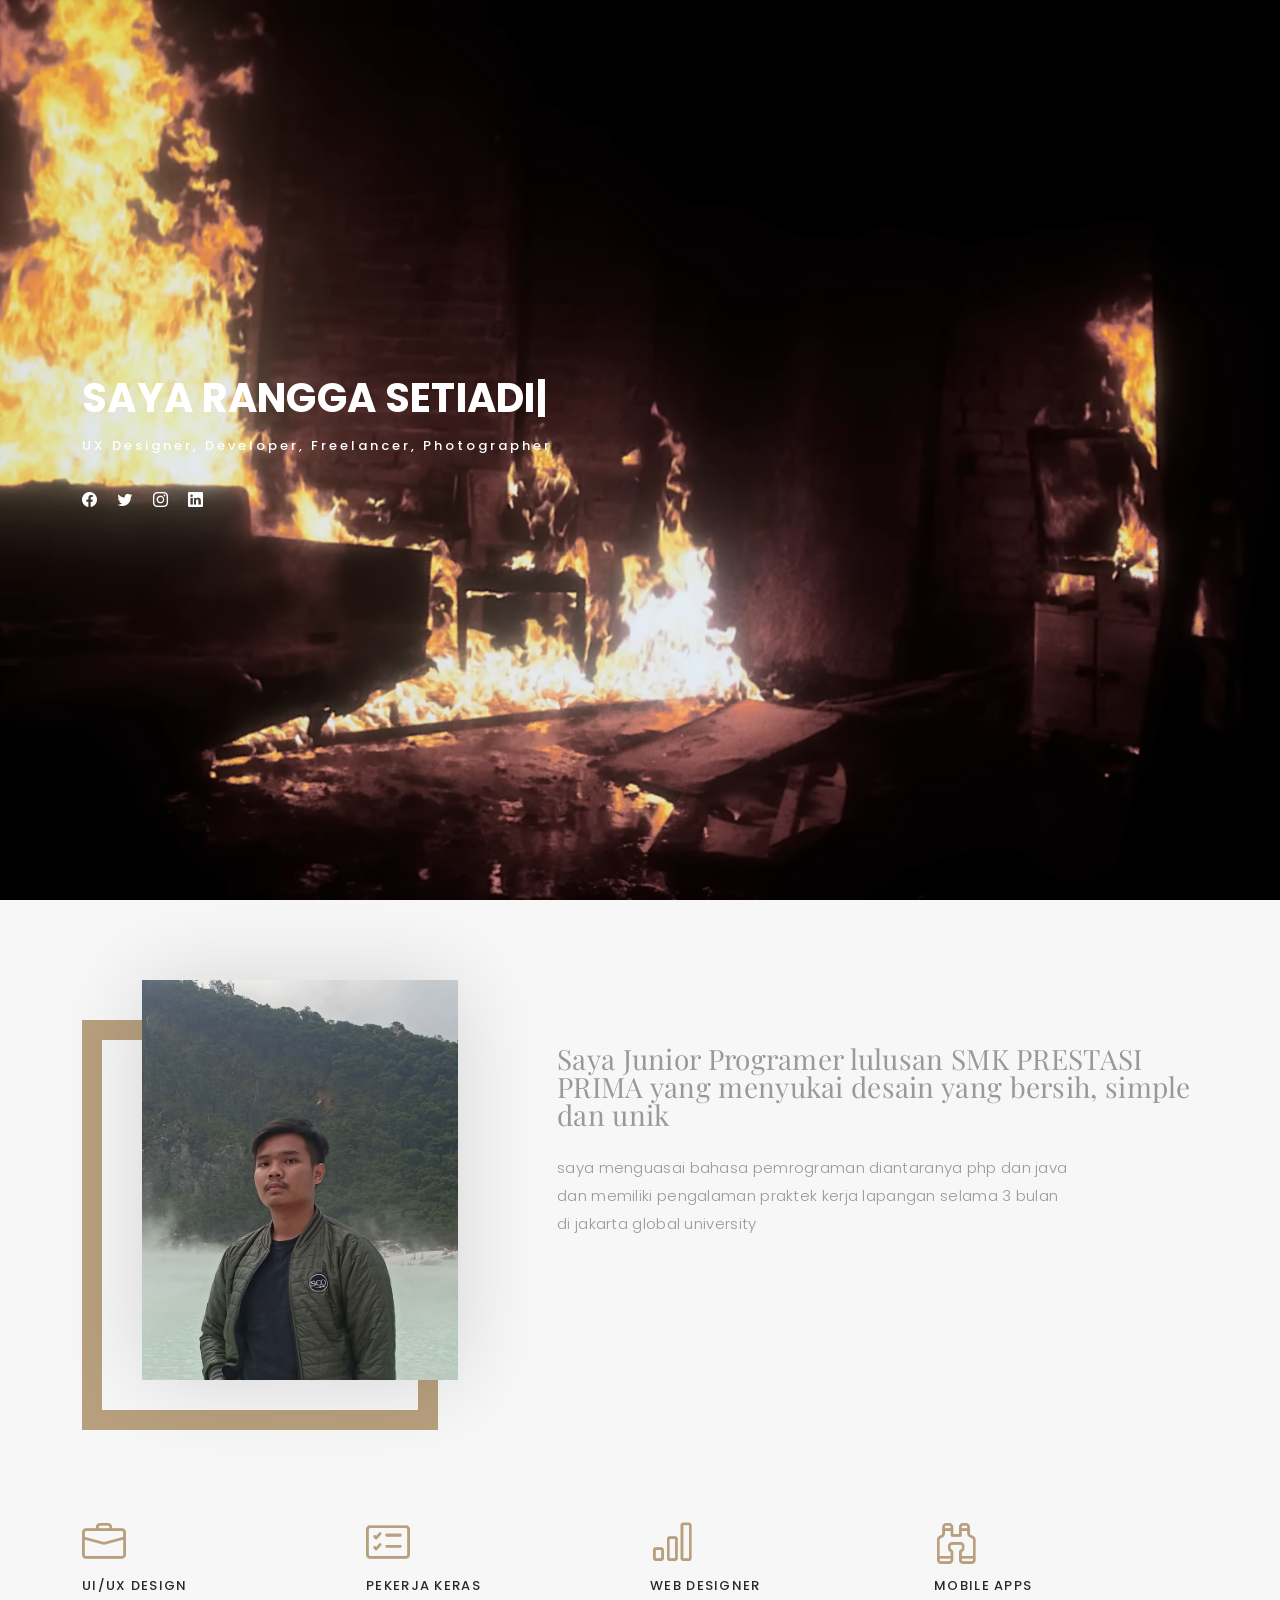
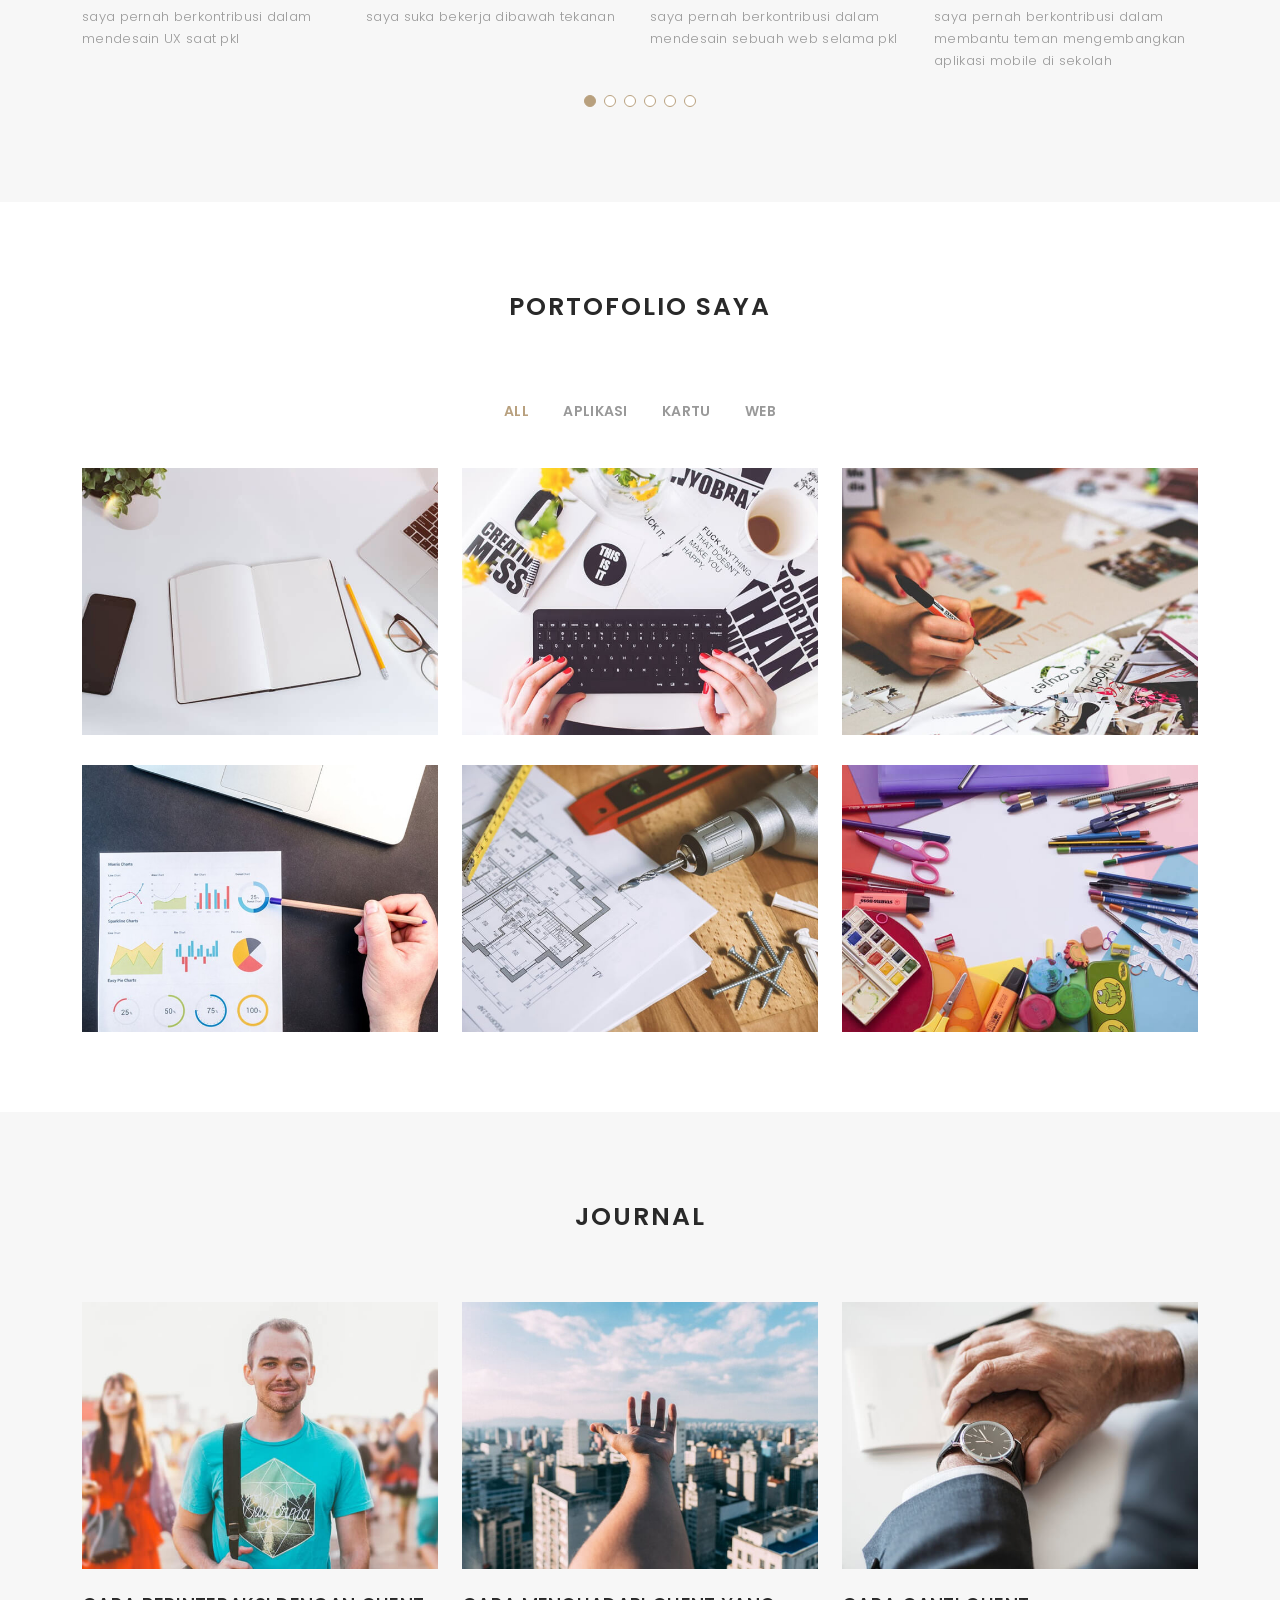
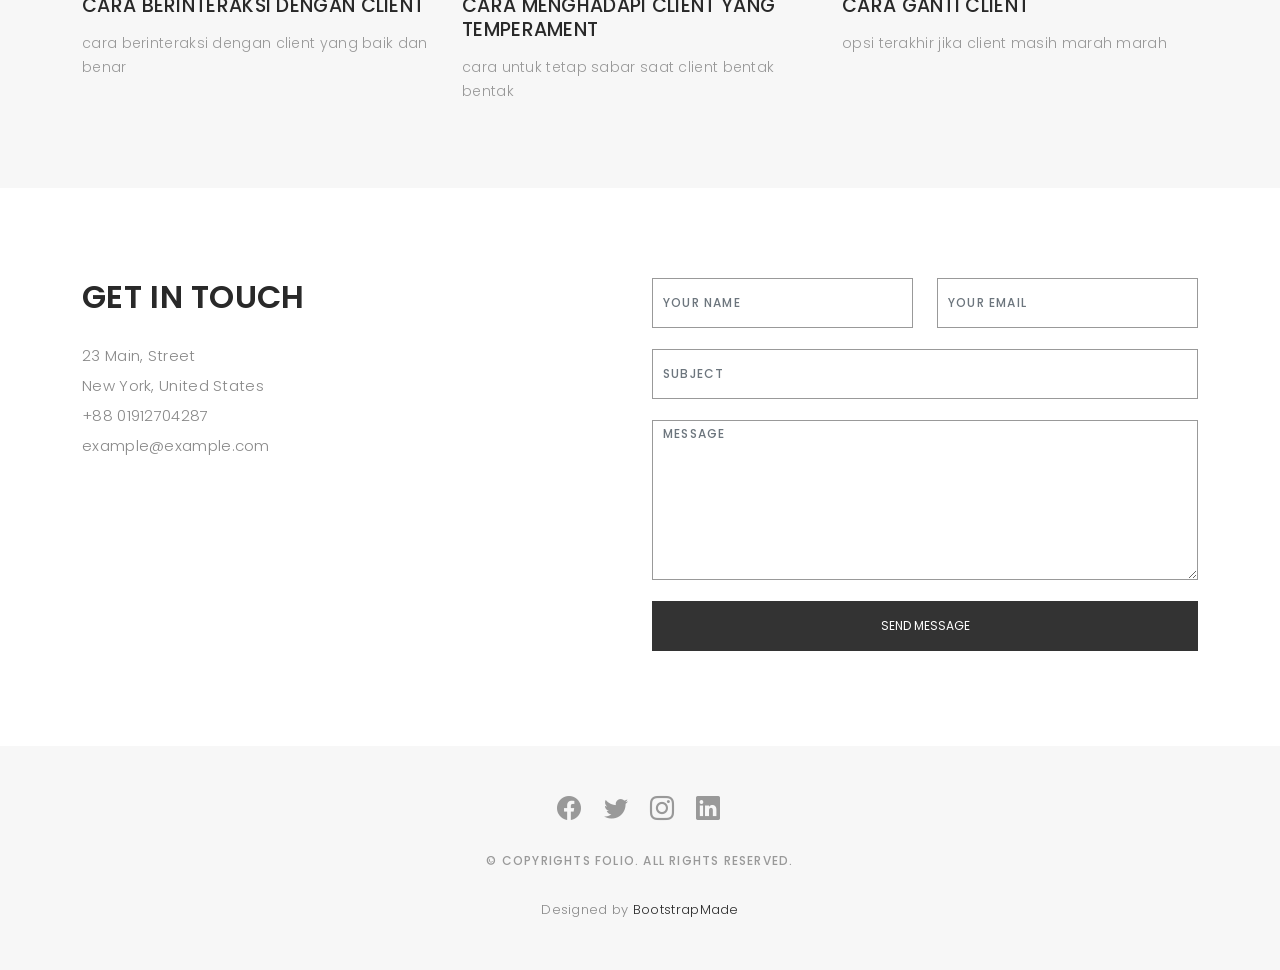
==== commit 62516705: "updt" ====
--- a/index.html
+++ b/index.html
@@ -55,11 +55,11 @@
               <li><a href="#">Drop Down 1</a></li>
               <li class="dropdown"><a href="#"><span>Deep Drop Down</span> <i class="bi bi-chevron-right"></i></a>
                 <ul>
-                  <li><a href="#">Deep Drop Down 1</a></li>
-                  <li><a href="#">Deep Drop Down 2</a></li>
-                  <li><a href="#">Deep Drop Down 3</a></li>
-                  <li><a href="#">Deep Drop Down 4</a></li>
-                  <li><a href="#">Deep Drop Down 5</a></li>
+                  <li><a href="#">Profil diri</a></li>
+                  <li><a href="#">Jenjang Karir</a></li>
+                  <li><a href="#">projek selama di sekolah</a></li>
+                  <li><a href="#">contact me</a></li>
+                 
                 </ul>
               </li>
               <li><a href="#">Drop Down 2</a></li>
--- a/assets/css/style.css
+++ b/assets/css/style.css
@@ -448,7 +448,7 @@
 # Hero
 --------------------------------------------------------------*/
 #hero {
-  background: url("../img/home-bg.jpg") repeat scroll center center/cover;
+  background: url("../img/kebakar.png") repeat scroll center center/cover;
   height: 100vh;
   width: 100%;
 }
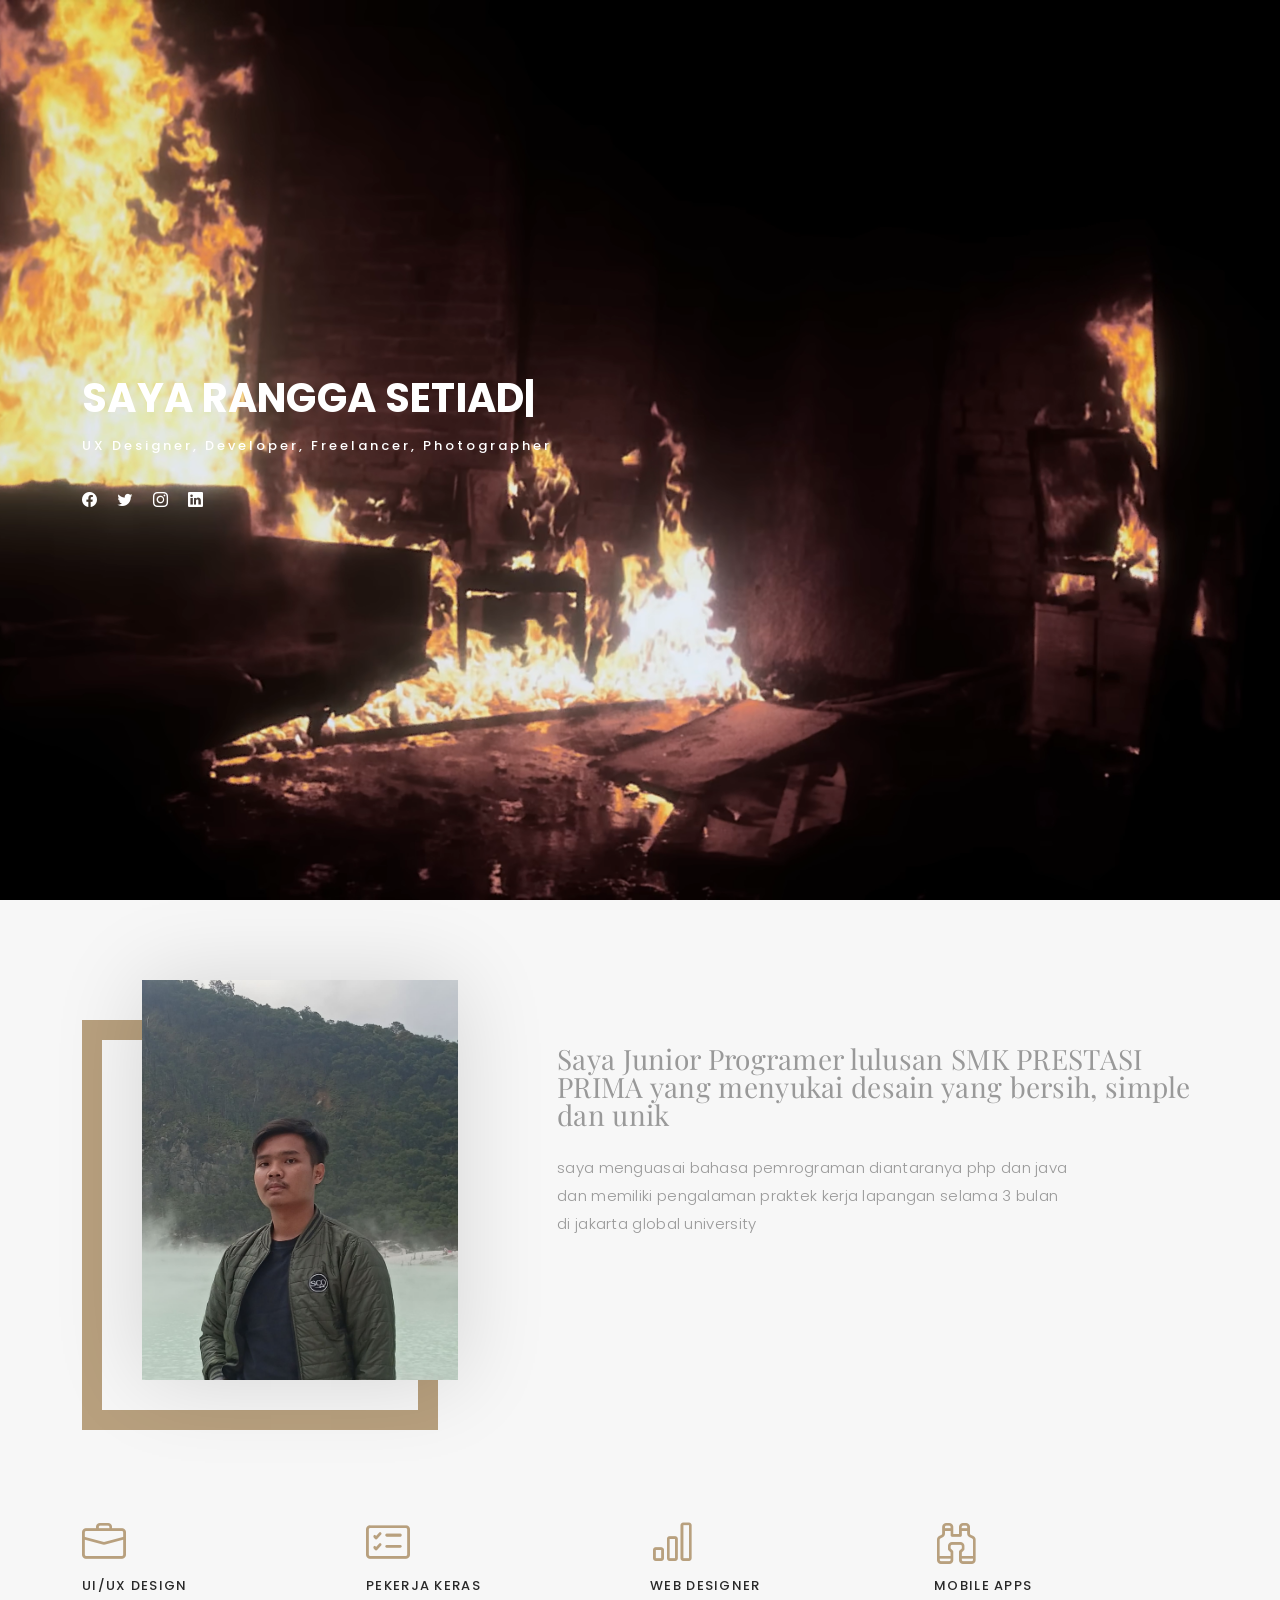
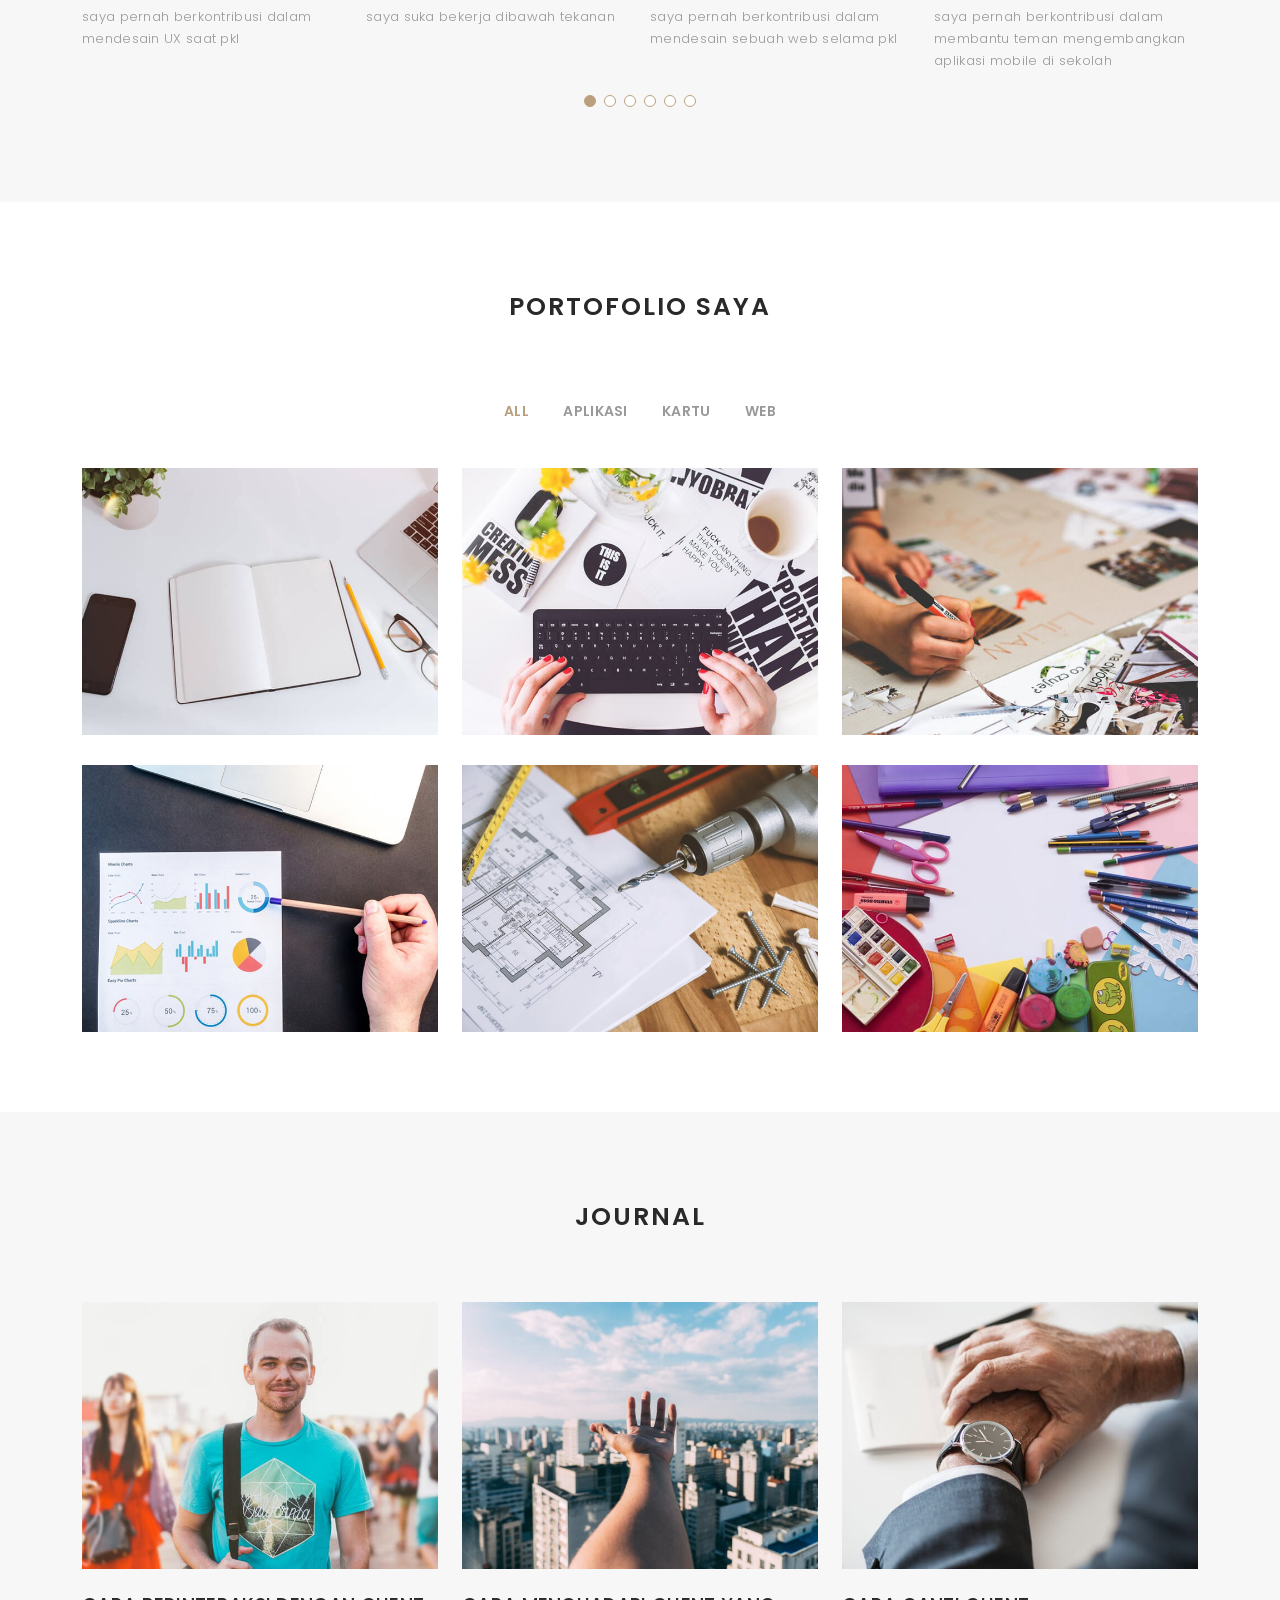
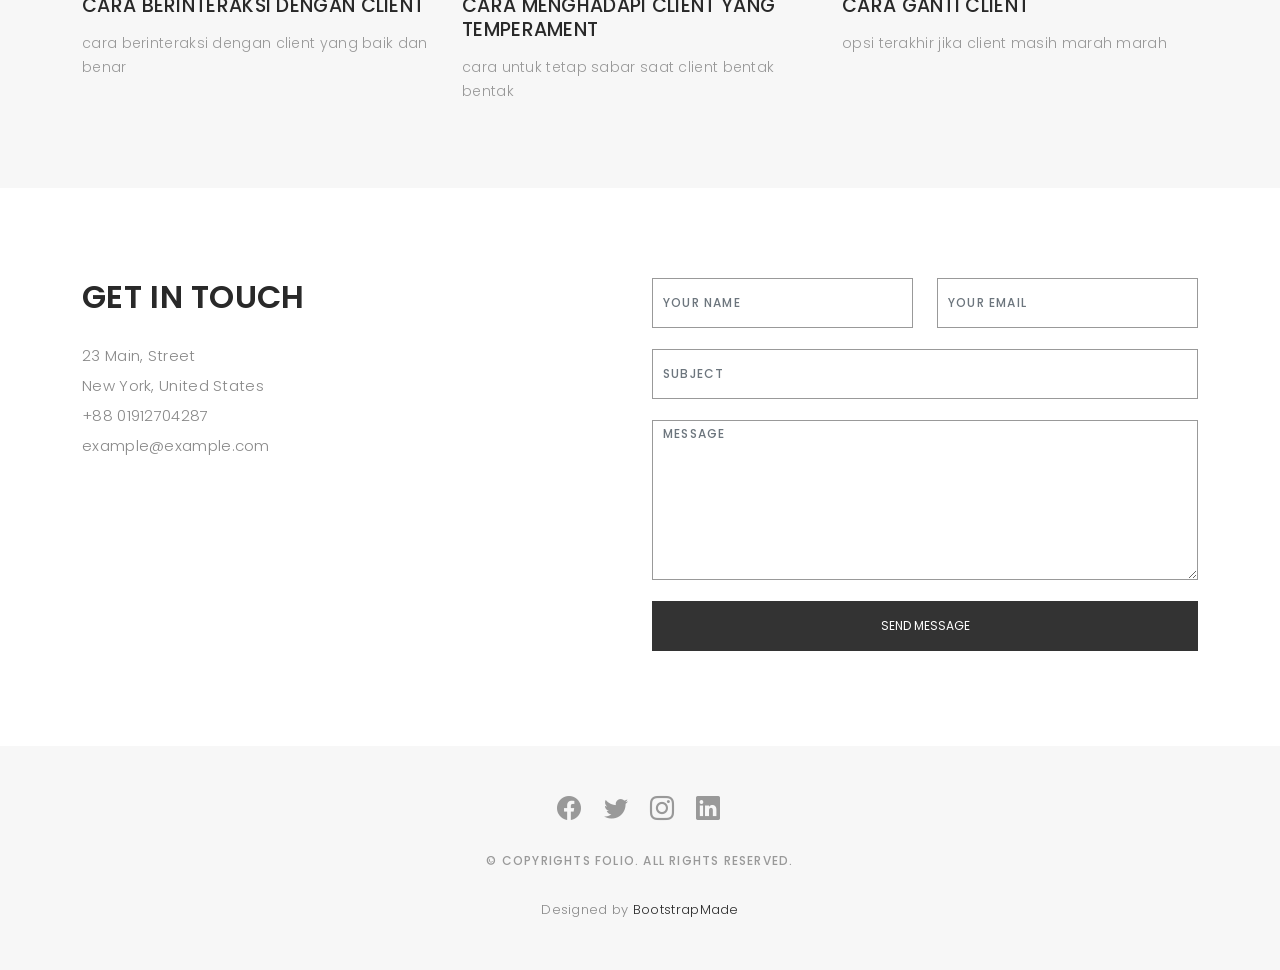
==== commit 1387a095: "updt" ====
--- a/index.html
+++ b/index.html
@@ -62,9 +62,7 @@
                  
                 </ul>
               </li>
-              <li><a href="#">Drop Down 2</a></li>
-              <li><a href="#">Drop Down 3</a></li>
-              <li><a href="#">Drop Down 4</a></li>
+             
             </ul>
           </li>
           <li><a class="nav-link scrollto" href="#contact">Contact</a></li>
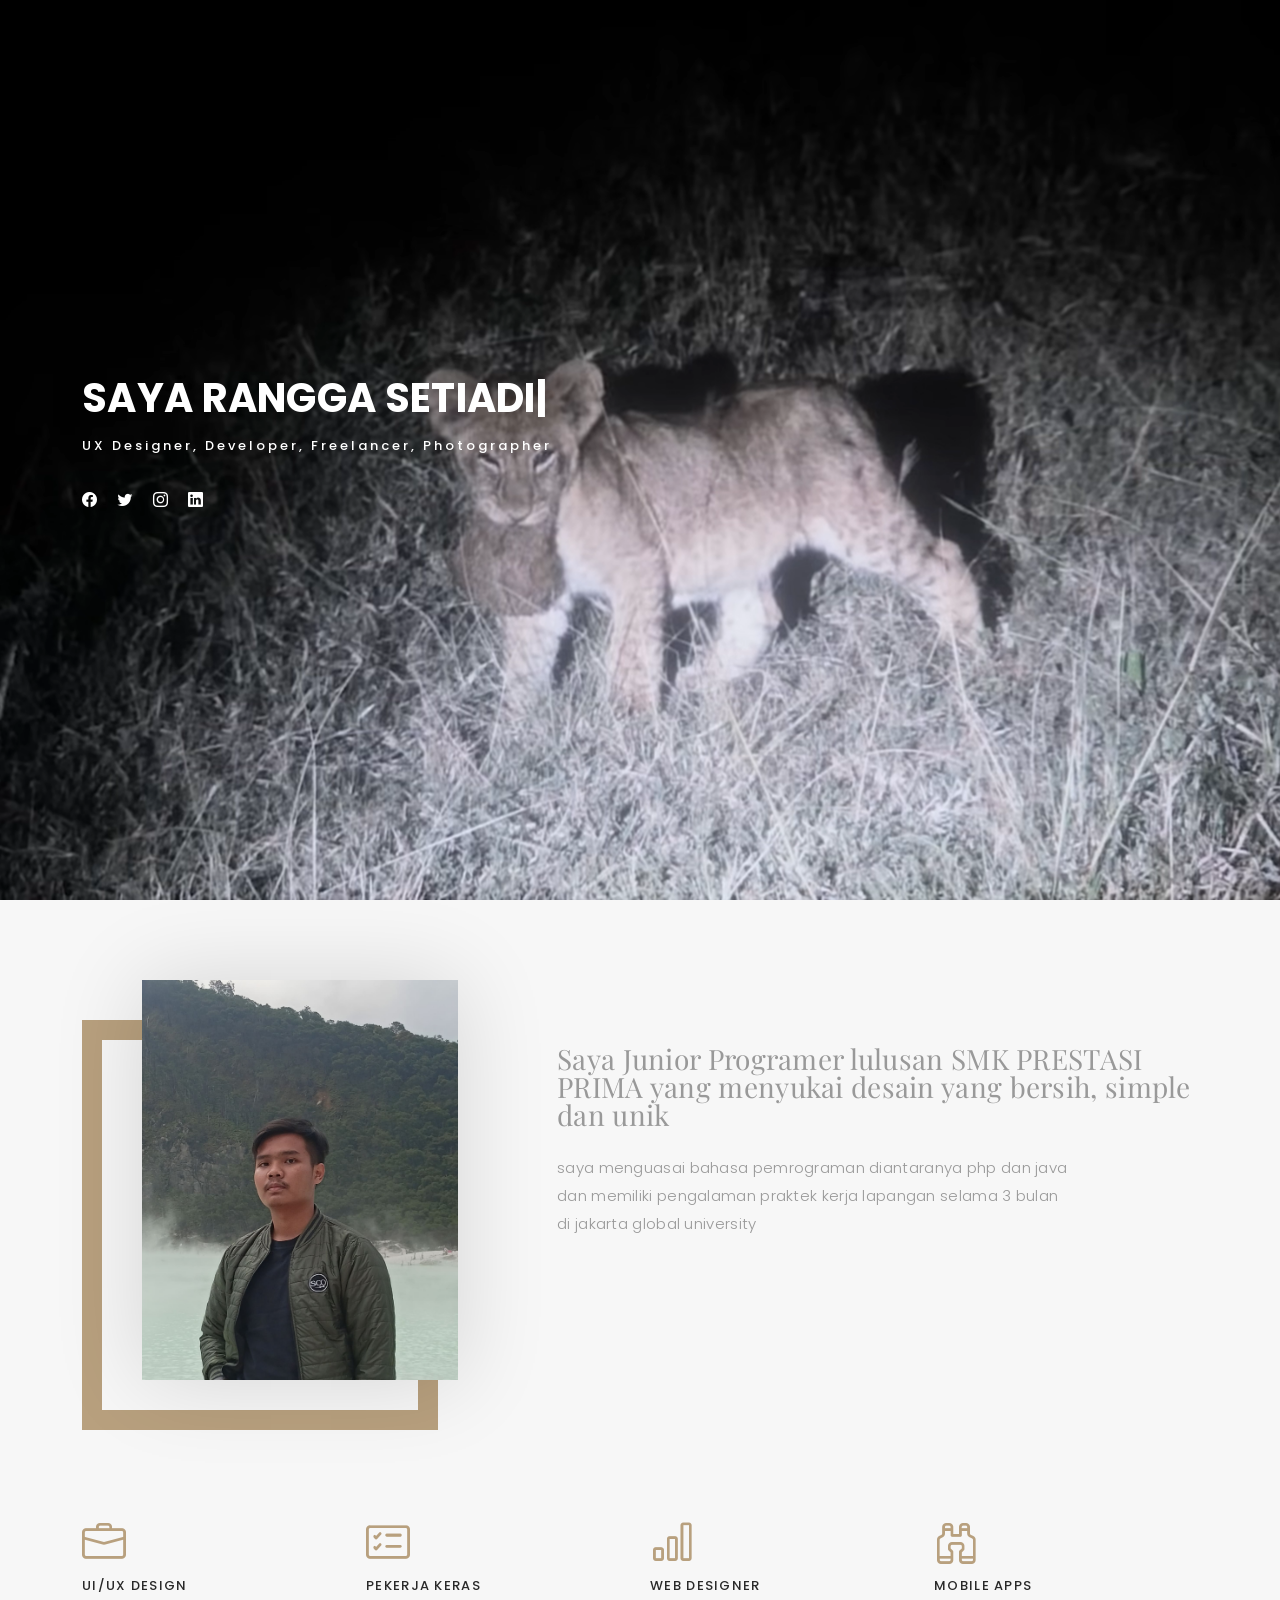
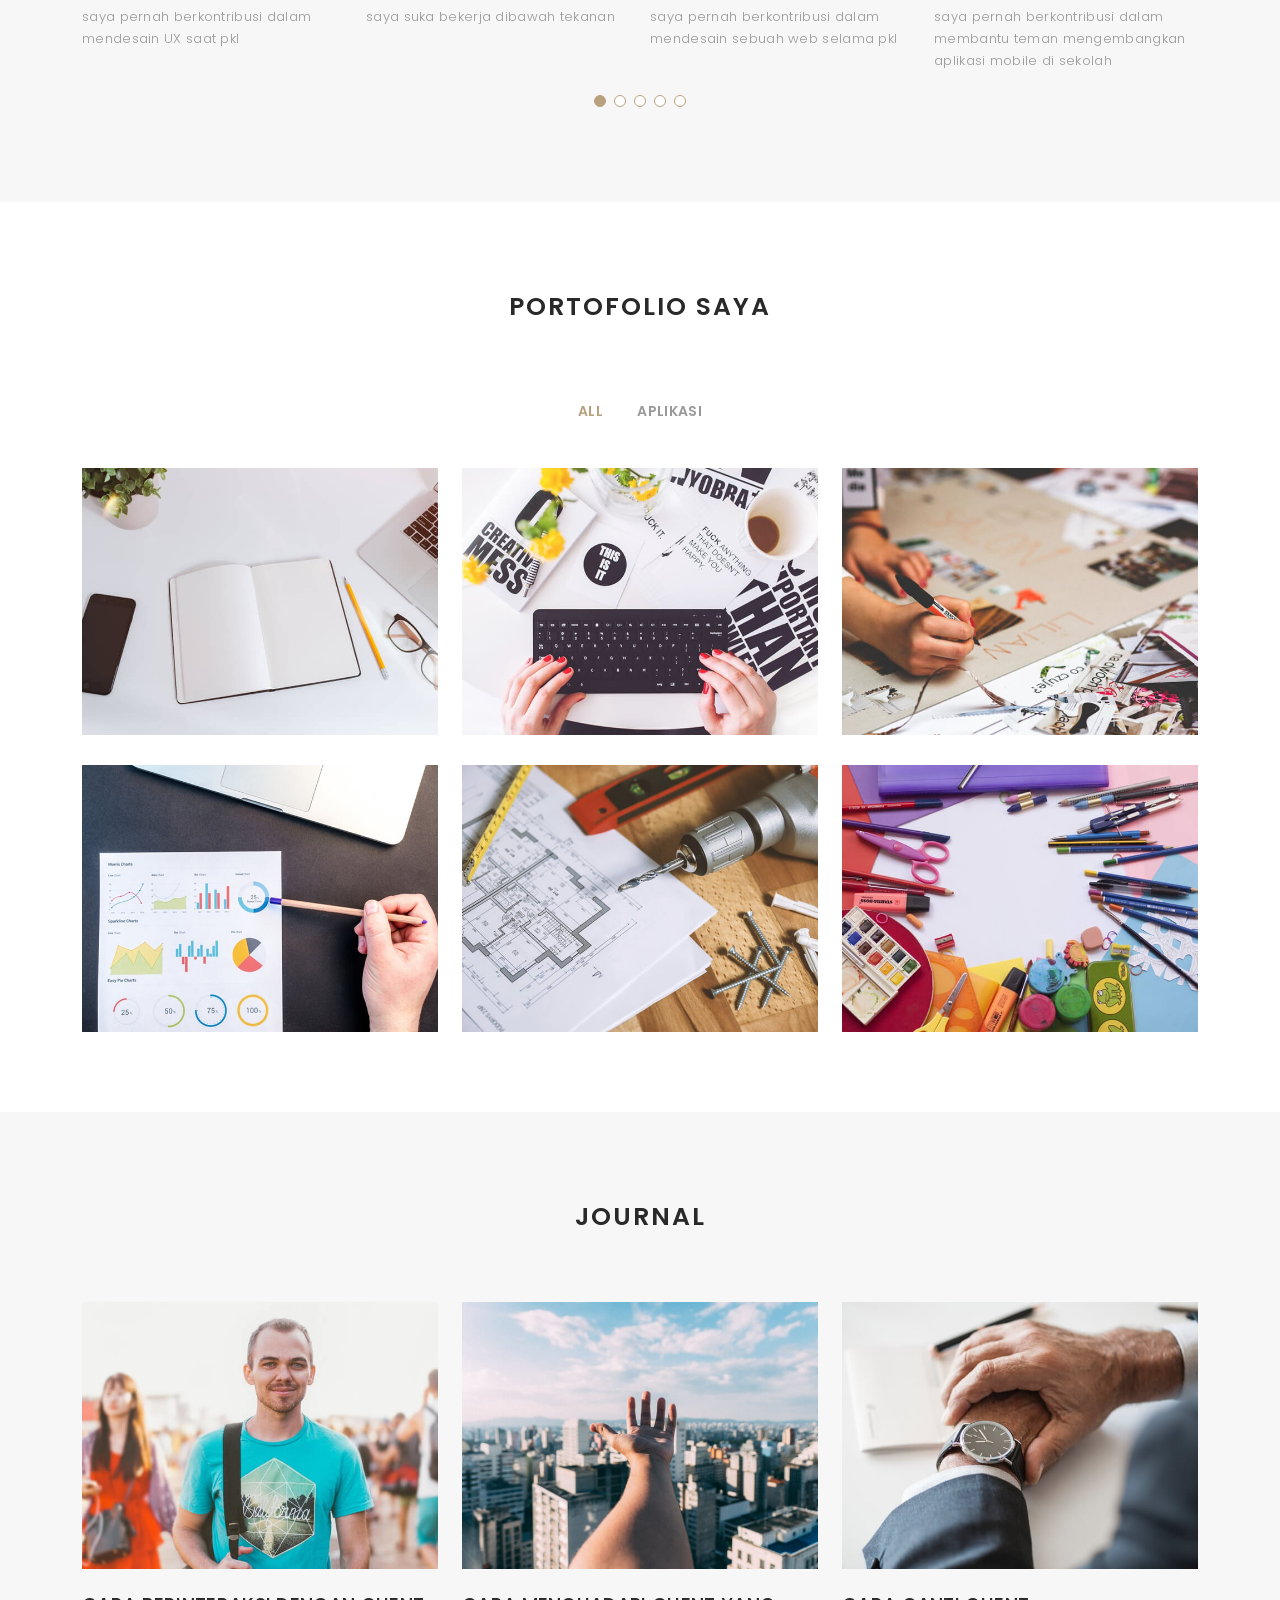
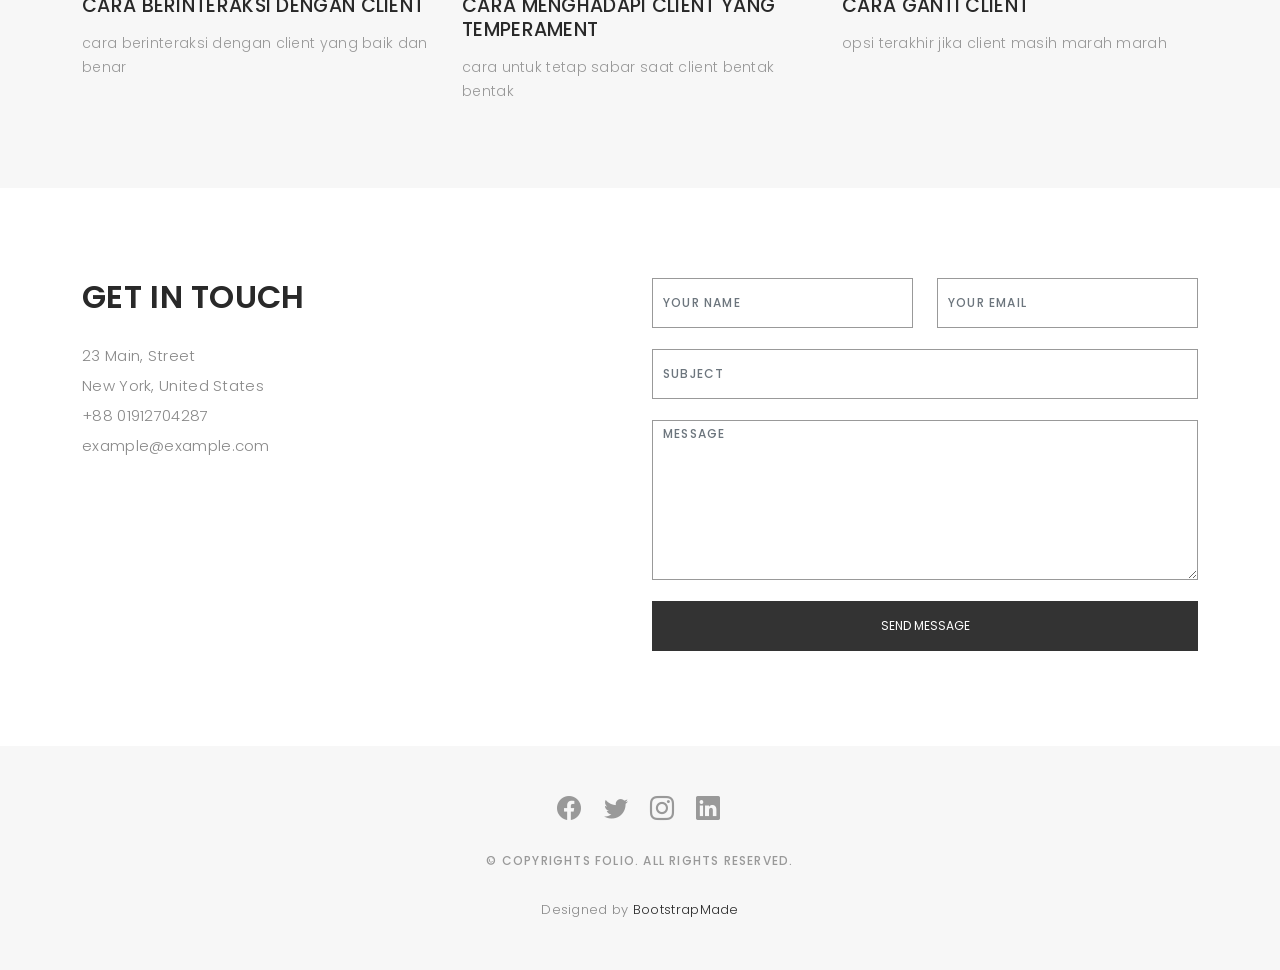
==== commit 83b2f5b9: "Update index.html" ====
--- a/index.html
+++ b/index.html
@@ -160,14 +160,6 @@
 
             <div class="swiper-slide">
               <div class="services-block">
-                <i class="bi bi-brightness-high"></i>
-                <span>Analytics</span>
-                <p class="separator">To an English person, it will seem like simplified English,told me what </p>
-              </div>
-            </div><!-- End testimonial item -->
-
-            <div class="swiper-slide">
-              <div class="services-block">
                 <i class="bi bi-calendar4-week"></i>
                 <span>PHOTOGRAPHY</span>
                 <p class="separator">saya suka foto foto random di jalan</p>
@@ -198,8 +190,6 @@
             <ul id="portfolio-flters">
               <li data-filter="*" class="filter-active">All</li>
               <li data-filter=".filter-app">Aplikasi</li>
-              <li data-filter=".filter-card">kartu</li>
-              <li data-filter=".filter-web">Web</li>
             </ul>
           </div>
         </div>
--- a/assets/css/style.css
+++ b/assets/css/style.css
@@ -448,7 +448,7 @@
 # Hero
 --------------------------------------------------------------*/
 #hero {
-  background: url("../img/kebakar.png") repeat scroll center center/cover;
+  background: url("../img/didit.png") repeat scroll center center/cover;
   height: 100vh;
   width: 100%;
 }
